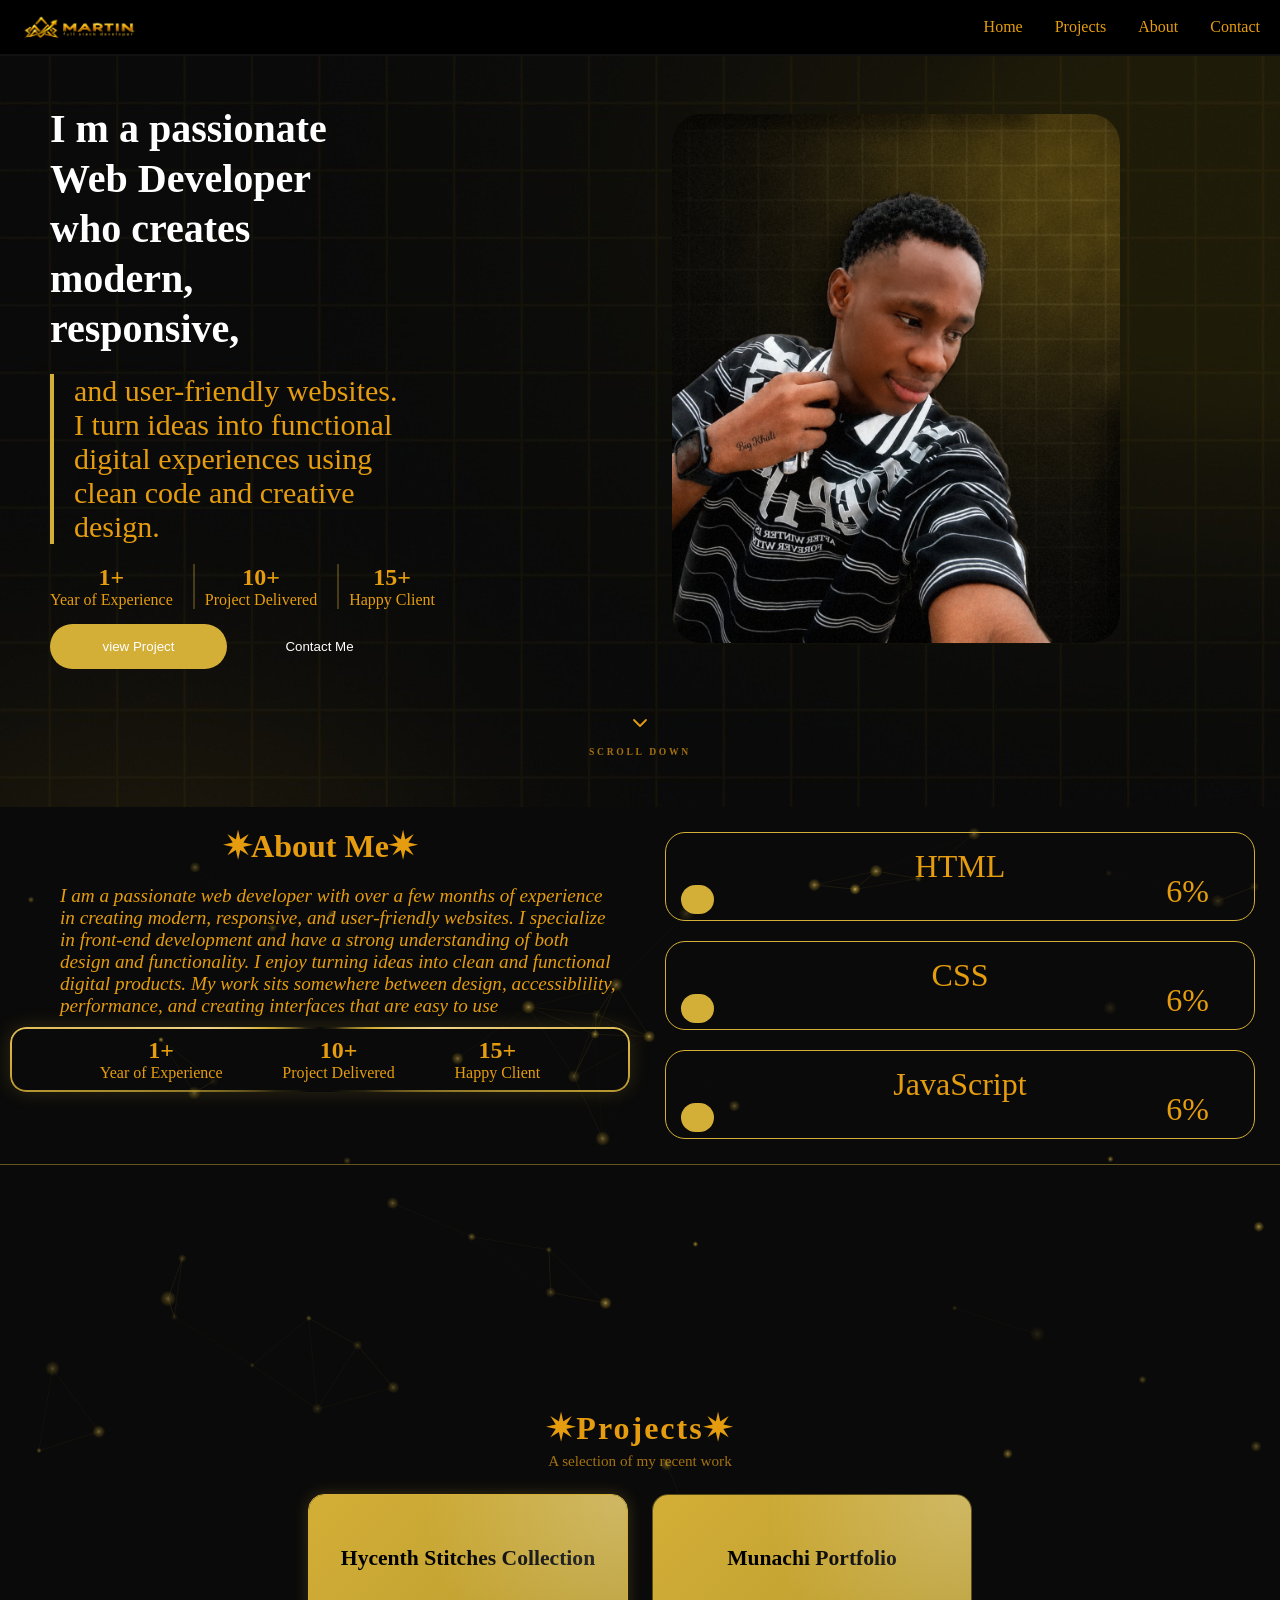
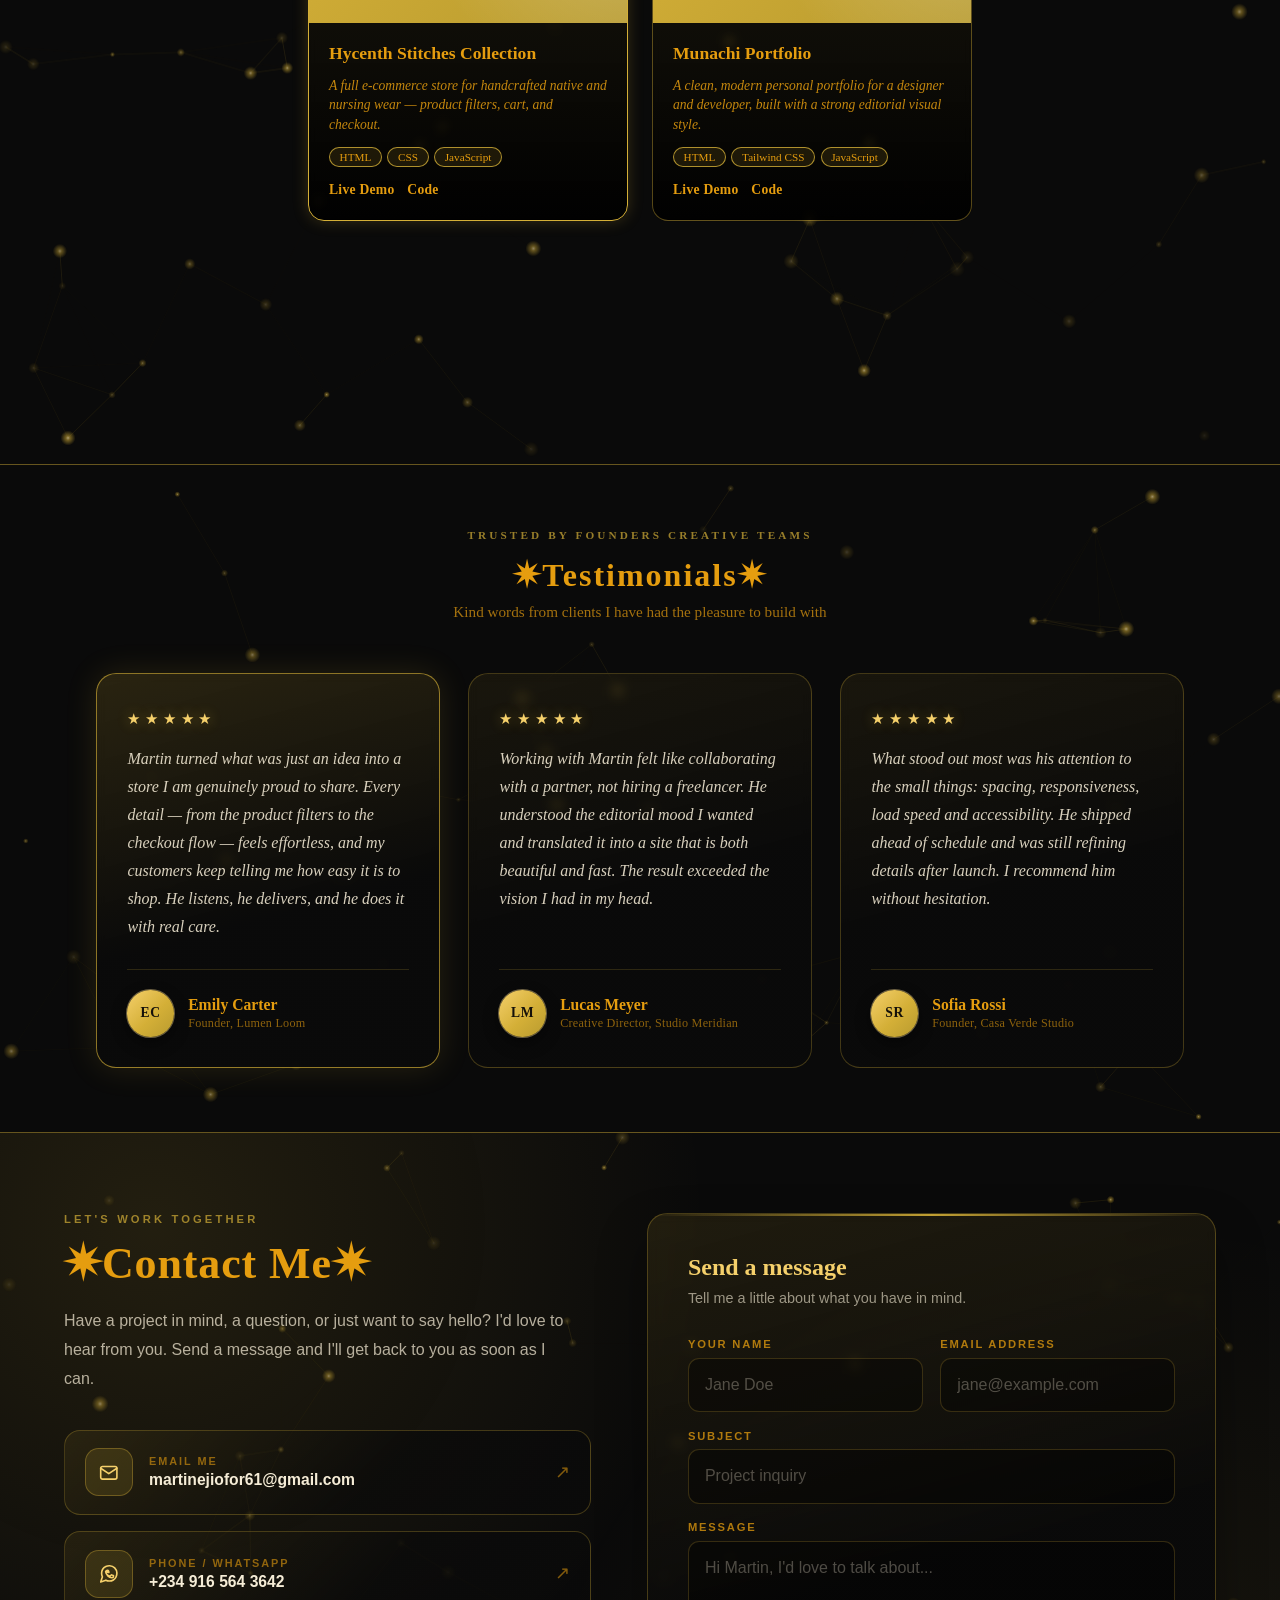
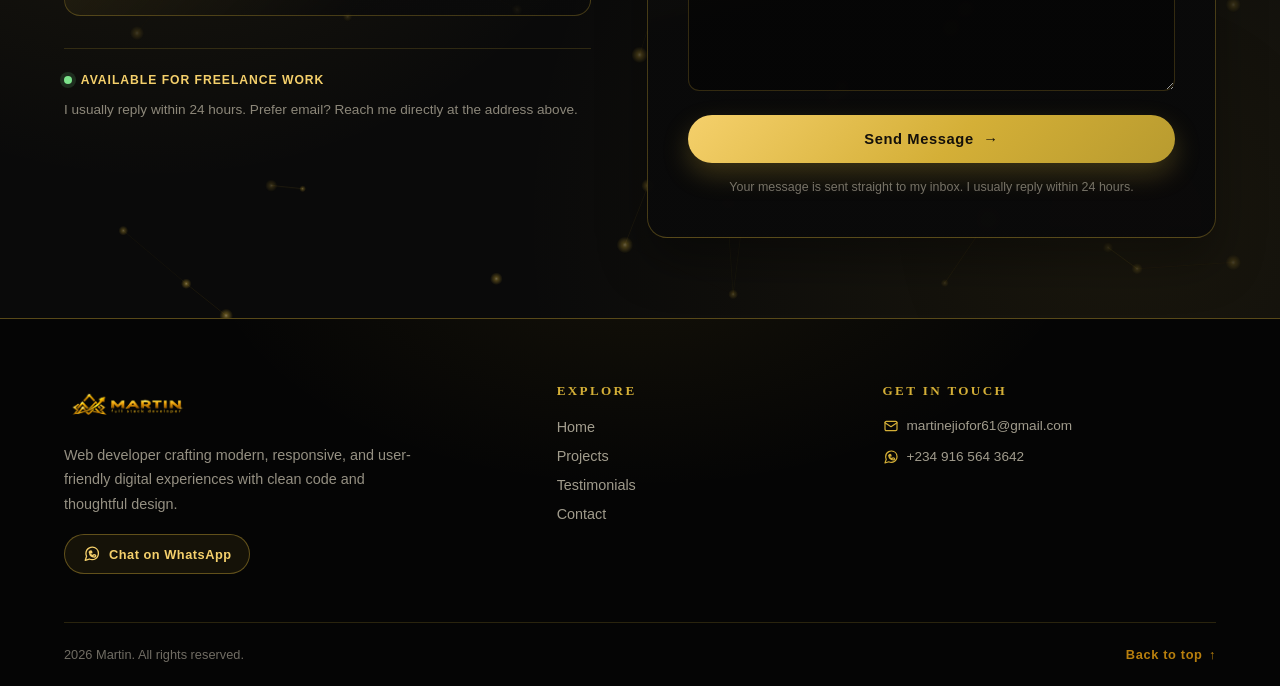
==== index.html @ 8b59310a "first commit" ====
<!DOCTYPE html>
<html lang="en">

<head>
    <meta charset="UTF-8">
    <meta name="viewport" content="width=device-width, initial-scale=1.0">
    <title>My Portfolio</title>
    <link rel="stylesheet" href="style sheet.css">
</head>

<body>

    <header>
        <nav class="site-nav" aria-label="Main navigation">
            <a href="#Home" class="logo" aria-label="Martin - home">
                <img src="./martin logo svg.png" alt="Martin logo">
            </a>

            <button class="menu-toggle" id="menuToggle" type="button"
                    aria-label="Open navigation menu"
                    aria-expanded="false"
                    aria-controls="navMenu">
                <span></span>
                <span></span>
                <span></span>
            </button>

            <div class="nav-menu" id="navMenu">
                <a href="#Home">Home</a>
                <a href="#Projects">Projects</a>
                <a href="#About">About</a>
                <a href="#Contact">Contact</a>
            </div>
        </nav>
    </header>

    <main>



        

        <section id="Home" class="hero-text">

            <h1>
                I m a passionate Web Developer who creates modern, responsive,
            </h1>

            <p>
                and user-friendly websites. I turn ideas into functional digital
                experiences using clean code and creative design.
            </p>

            <img
                class="hero-image"
                src="./Photo_realistic_smooth.png"
                alt="my profile"
            >

            <!-- <span class="name"></span> -->

            <div class="months">

                <div class="project">
                    <h2>1+</h2>
                    <p>Year of Experience</p>
                </div>

                <div class="line">
                    <h2>10+</h2>
                    <p>Project Delivered</p>
                </div>

                <div class="line">
                    <h2>15+</h2>
                    <p>Happy Client</p>
                </div>

            </div>

            <div class="button">
                <button id="view">view Project</button>
                <button id="contact">Contact Me</button>
            </div>

            <a href="#About" class="scroll-cue" aria-label="Scroll down to the About Me section">
                <span class="scroll-cue-icon" aria-hidden="true">
                    <svg viewBox="0 0 24 24" fill="none" stroke="currentColor" stroke-width="1.8" stroke-linecap="round" stroke-linejoin="round">
                        <path d="m6 9 6 6 6-6"></path>
                    </svg>
                </span>
                <span class="scroll-cue-label">Scroll Down</span>
            </a>

        </section>


        <section id="About" class="about-section">

            <div class="about-me">

                <h3>✷About Me✷</h3>

                <p>
                    I am a passionate web developer with over a few months of
                    experience in creating modern, responsive, and user-friendly
                    websites. I specialize in front-end development and have a
                    strong understanding of both design and functionality. I
                    enjoy turning ideas into clean and functional digital
                    products. My work sits somewhere between design,
                    accessiblility, performance, and creating interfaces that
                    are easy to use
                </p>


                <div class="lap">

                    <div>
                        <h2>1+</h2>
                        <p>Year of Experience</p>
                    </div>

                    <div>
                        <h2>10+</h2>
                        <p>Project Delivered</p>
                    </div>

                    <div>
                        <h2>15+</h2>
                        <p>Happy Client</p>
                    </div>

                </div>

            </div>


            <div class="progress">

                <div class="html">
                    HTML

                    <div class="progress--fill"></div>

                    <span class="progress--text">0%</span>
                </div>


                <div class="css">
                    CSS

                    <div class="progress--fill"></div>

                    <span class="progress--text">0%</span>
                </div>


                <div class="javascript">
                    JavaScript
                    <div class="progress--fill"></div>

                    <span class="progress--text">0%</span>
                </div>

            </div>

        </section>

        <section id="Projects" class="projects-section">

            <h3>✷Projects✷</h3>
            <p class="projects-subtitle">A selection of my recent work</p>

            <div class="projects-grid">

                <article class="project-card featured">
                    <div class="project-thumb">Hycenth Stitches Collection</div>
                    <div class="project-content">
                        <h4>Hycenth Stitches Collection</h4>
                        <p>
                            A full e-commerce store for handcrafted native and
                            nursing wear — product filters, cart, and checkout.
                        </p>
                        <div class="tags">
                            <span>HTML</span>
                            <span>CSS</span>
                            <span>JavaScript</span>
                        </div>
                        <div class="project-links">
                            <a href="hycenth-collection/index.html" target="_blank" rel="noopener noreferrer">Live Demo</a>
                            <a href="">Code</a>
                        </div>
                    </div>
                </article>

                <!-- <article class="project-card">
                    <div class="project-thumb">Business Landing Page</div>
                    <div class="project-content">
                        <h4>Business Landing Page</h4>
                        <p>
                            A modern, responsive landing page built with clean HTML
                            and CSS, focused on layout and readability.
                        </p>
                        <div class="tags">
                            <span>HTML</span>
                            <span>CSS</span>
                        </div>
                        <div class="project-links">
                            <a href="">Live Demo</a>
                            <a href="">Code</a>
                        </div>
                    </div>
                </article> -->

                <article class="project-card">
                    <div class="project-thumb">Munachi Portfolio</div>
                    <div class="project-content">
                        <h4>Munachi Portfolio</h4>
                        <p>
                            A clean, modern personal portfolio for a designer and
                            developer, built with a strong editorial visual style.
                        </p>
                        <div class="tags">
                            <span>HTML</span>
                            <span>Tailwind CSS</span>
                            <span>JavaScript</span>
                        </div>
                        <div class="project-links">
                            <a href="munachi/index.html" target="_blank" rel="noopener noreferrer">Live Demo</a>
                            <a href="">Code</a>
                        </div>
                    </div>
                </article>

            </div>

        </section>


        <section id="Testimonials" class="testimonials-section">

            <p class="testimonials-eyebrow">Trusted by founders creative teams</p>
            <h3>✷Testimonials✷</h3>
            <p class="testimonials-subtitle">Kind words from clients I have had the pleasure to build with</p>

            <div class="testimonials-grid">

                <article class="testimonial-card featured">
                    <span class="testimonial-mark" aria-hidden="true"></span>
                    <div class="testimonial-stars" aria-label="Rated 5 out of 5">
                        <span>★</span><span>★</span><span>★</span><span>★</span><span>★</span>
                    </div>
                    <blockquote>
                        Martin turned what was just an idea into a store I am
                        genuinely proud to share. Every detail — from the product
                        filters to the checkout flow — feels effortless, and my
                        customers keep telling me how easy it is to shop. He
                        listens, he delivers, and he does it with real care.
                    </blockquote>
                    <footer class="testimonial-author">
                        <div class="testimonial-avatar" aria-hidden="true">EC</div>
                        <div>
                            <h4>Emily Carter</h4>
                            <p>Founder, Lumen Loom</p>
                        </div>
                    </footer>
                </article>

                <article class="testimonial-card">
                    <span class="testimonial-mark" aria-hidden="true"></span>
                    <div class="testimonial-stars" aria-label="Rated 5 out of 5">
                        <span>★</span><span>★</span><span>★</span><span>★</span><span>★</span>
                    </div>
                    <blockquote>
                        Working with Martin felt like collaborating with a
                        partner, not hiring a freelancer. He understood the
                        editorial mood I wanted and translated it into a site
                        that is both beautiful and fast. The result exceeded the
                        vision I had in my head.
                    </blockquote>
                    <footer class="testimonial-author">
                        <div class="testimonial-avatar" aria-hidden="true">LM</div>
                        <div>
                            <h4>Lucas Meyer</h4>
                            <p>Creative Director, Studio Meridian</p>
                        </div>
                    </footer>
                </article>

                <article class="testimonial-card">
                    <span class="testimonial-mark" aria-hidden="true"></span>
                    <div class="testimonial-stars" aria-label="Rated 5 out of 5">
                        <span>★</span><span>★</span><span>★</span><span>★</span><span>★</span>
                    </div>
                    <blockquote>
                        What stood out most was his attention to the small
                        things: spacing, responsiveness, load speed and
                        accessibility. He shipped ahead of schedule and was
                        still refining details after launch. I recommend him
                        without hesitation.
                    </blockquote>
                    <footer class="testimonial-author">
                        <div class="testimonial-avatar" aria-hidden="true">SR</div>
                        <div>
                            <h4>Sofia Rossi</h4>
                            <p>Founder, Casa Verde Studio</p>
                        </div>
                    </footer>
                </article>

            </div>

        </section>

        <section id="Contact" class="contact-section">

            <div class="contact-container">

                <div class="contact-intro">

                    <p class="contact-eyebrow">Let's work together</p>
                    <h3>✷Contact Me✷</h3>
                    <p class="contact-lead">
                        Have a project in mind, a question, or just want to say
                        hello? I'd love to hear from you. Send a message and I'll
                        get back to you as soon as I can.
                    </p>

                    <div class="contact-cards">

                        <a class="contact-card" href="mailto:martinejiofor61@gmail.com">
                            <span class="contact-icon" aria-hidden="true">
                                <svg viewBox="0 0 24 24" fill="none" stroke="currentColor" stroke-width="1.8" stroke-linecap="round" stroke-linejoin="round">
                                    <rect x="3" y="5" width="18" height="14" rx="2"></rect>
                                    <path d="m3 7 9 6 9-6"></path>
                                </svg>
                            </span>
                            <span class="contact-card-text">
                                <span class="contact-card-label">Email me</span>
                                <span class="contact-card-value">martinejiofor61@gmail.com</span>
                            </span>
                            <span class="contact-card-arrow" aria-hidden="true">↗</span>
                        </a>

                        <a class="contact-card contact-card-wa"
                           href="https://wa.me/2349165643642"
                           target="_blank"
                           rel="noopener noreferrer"
                           aria-label="Chat with Martin on WhatsApp at +234 916 564 3642">
                            <span class="contact-icon" aria-hidden="true">
                                <svg viewBox="0 0 24 24" fill="none" stroke="currentColor" stroke-width="1.8" stroke-linecap="round" stroke-linejoin="round">
                                    <path d="M21 11.5a8.38 8.38 0 0 1-.9 3.8 8.5 8.5 0 0 1-7.6 4.7 8.38 8.38 0 0 1-3.8-.9L3 21l1.9-5.7a8.38 8.38 0 0 1-.9-3.8 8.5 8.5 0 0 1 4.7-7.6 8.38 8.38 0 0 1 3.8-.9h.5a8.48 8.48 0 0 1 8 8v.5z"></path>
                                    <path d="M8.5 9.5c.4 2.4 2.6 4.6 5 5l1.2-1.2c.2-.2.5-.2.7-.1l1.5.7c.2.1.4.4.4.6 0 1-.8 1.9-1.8 1.9-3.6-.2-6.4-3-6.6-6.6 0-1 .9-1.8 1.9-1.8.2 0 .5.2.6.4l.7 1.5c.1.2.1.5-.1.7L8.5 9.5z"></path>
                                </svg>
                            </span>
                            <span class="contact-card-text">
                                <span class="contact-card-label">Phone / WhatsApp</span>
                                <span class="contact-card-value">+234 916 564 3642</span>
                            </span>
                            <span class="contact-card-arrow" aria-hidden="true">↗</span>
                        </a>

                    </div>

                    <div class="contact-meta">
                        <span class="contact-status">
                            <span class="status-dot" aria-hidden="true"></span>
                            Available for freelance work
                        </span>
                        <p>I usually reply within 24 hours. Prefer email? Reach me directly at the address above.</p>
                    </div>

                </div>

                <form class="contact-form"
                      id="contactForm"
                      action="https://formsubmit.co/martinejiofor61@gmail.com"
                      method="POST"
                      accept-charset="utf-8">

                    <div class="form-heading">
                        <h4>Send a message</h4>
                        <p>Tell me a little about what you have in mind.</p>
                    </div>

                    <input type="hidden" name="_subject" value="New message from Martin's portfolio">
                    <input type="hidden" name="_template" value="table">
                    <input type="hidden" name="_captcha" value="false">

                    <div class="form-grid">

                        <div class="form-field">
                            <label for="contact-name">Your name</label>
                            <input id="contact-name" name="name" type="text" placeholder="Jane Doe" autocomplete="name" required>
                        </div>

                        <div class="form-field">
                            <label for="contact-email">Email address</label>
                            <input id="contact-email" name="email" type="email" placeholder="jane@example.com" autocomplete="email" required>
                        </div>

                        <div class="form-field span-2">
                            <label for="contact-subject">Subject</label>
                            <input id="contact-subject" name="subject" type="text" placeholder="Project inquiry">
                        </div>

                        <div class="form-field span-2">
                            <label for="contact-message">Message</label>
                            <textarea id="contact-message" name="message" rows="5" placeholder="Hi Martin, I'd love to talk about..." required></textarea>
                        </div>

                    </div>

                    <button type="submit" class="contact-submit">
                        Send Message
                        <span aria-hidden="true">→</span>
                    </button>

                    <p class="form-note" id="formNote" role="status" aria-live="polite">
                        Your message is sent straight to my inbox. I usually reply within 24 hours.
                    </p>

                </form>

            </div>

        </section>

    </main>

    <footer class="site-footer">

        <div class="footer-container">

            <div class="footer-brand">
                <a href="#Home" class="footer-logo" aria-label="Martin — back to home">
                    <img src="./martin logo svg.png" alt="Martin logo" width="217" height="72" loading="lazy">
                </a>
                <p class="footer-tagline">
                    Web developer crafting modern, responsive, and user-friendly
                    digital experiences with clean code and thoughtful design.
                </p>
                <a class="footer-wa"
                   href="https://wa.me/2349165643642"
                   target="_blank"
                   rel="noopener noreferrer">
                    <svg viewBox="0 0 24 24" fill="none" stroke="currentColor" stroke-width="1.8" stroke-linecap="round" stroke-linejoin="round" aria-hidden="true">
                        <path d="M21 11.5a8.38 8.38 0 0 1-.9 3.8 8.5 8.5 0 0 1-7.6 4.7 8.38 8.38 0 0 1-3.8-.9L3 21l1.9-5.7a8.38 8.38 0 0 1-.9-3.8 8.5 8.5 0 0 1 4.7-7.6 8.38 8.38 0 0 1 3.8-.9h.5a8.48 8.48 0 0 1 8 8v.5z"></path>
                        <path d="M8.5 9.5c.4 2.4 2.6 4.6 5 5l1.2-1.2c.2-.2.5-.2.7-.1l1.5.7c.2.1.4.4.4.6 0 1-.8 1.9-1.8 1.9-3.6-.2-6.4-3-6.6-6.6 0-1 .9-1.8 1.9-1.8.2 0 .5.2.6.4l.7 1.5c.1.2.1.5-.1.7L8.5 9.5z"></path>
                    </svg>
                    <span>Chat on WhatsApp</span>
                </a>
            </div>

            <nav class="footer-col" aria-label="Footer navigation">
                <h4>Explore</h4>
                <ul>
                    <li><a href="#Home">Home</a></li>
                    <li><a href="#Projects">Projects</a></li>
                    <li><a href="#Testimonials">Testimonials</a></li>
                    <li><a href="#Contact">Contact</a></li>
                </ul>
            </nav>

            <div class="footer-col">
                <h4>Get in touch</h4>
                <ul class="footer-contact">
                    <li>
                        <a href="mailto:martinejiofor61@gmail.com">
                            <svg viewBox="0 0 24 24" fill="none" stroke="currentColor" stroke-width="1.8" stroke-linecap="round" stroke-linejoin="round" aria-hidden="true">
                                <rect x="3" y="5" width="18" height="14" rx="2"></rect>
                                <path d="m3 7 9 6 9-6"></path>
                            </svg>
                            martinejiofor61@gmail.com
                        </a>
                    </li>
                    <li>
                        <a href="https://wa.me/2349165643642" target="_blank" rel="noopener noreferrer">
                            <svg viewBox="0 0 24 24" fill="none" stroke="currentColor" stroke-width="1.8" stroke-linecap="round" stroke-linejoin="round" aria-hidden="true">
                                <path d="M21 11.5a8.38 8.38 0 0 1-.9 3.8 8.5 8.5 0 0 1-7.6 4.7 8.38 8.38 0 0 1-3.8-.9L3 21l1.9-5.7a8.38 8.38 0 0 1-.9-3.8 8.5 8.5 0 0 1 4.7-7.6 8.38 8.38 0 0 1 3.8-.9h.5a8.48 8.48 0 0 1 8 8v.5z"></path>
                                <path d="M8.5 9.5c.4 2.4 2.6 4.6 5 5l1.2-1.2c.2-.2.5-.2.7-.1l1.5.7c.2.1.4.4.4.6 0 1-.8 1.9-1.8 1.9-3.6-.2-6.4-3-6.6-6.6 0-1 .9-1.8 1.9-1.8.2 0 .5.2.6.4l.7 1.5c.1.2.1.5-.1.7L8.5 9.5z"></path>
                            </svg>
                            +234 916 564 3642
                        </a>
                    </li>
                </ul>
            </div>

        </div>

        <div class="footer-bottom">
            <p><span id="year">2026</span> Martin. All rights reserved.</p>
            <a href="#Home" class="back-to-top">Back to top <span aria-hidden="true">↑</span></a>
        </div>

    </footer>


    <script>

      const skills = [
  { selector: ".html", target: 80 },
  { selector: ".css", target: 75 },
  { selector: ".javascript", target: 70 },
];

const timers = [];

function animate(skill, index) {
  const el = document.querySelector(skill.selector);
  const fill = el.querySelector(".progress--fill");
  const text = el.querySelector(".progress--text");
  let value = 0;

  clearInterval(timers[index]);
  fill.style.width = "0%";
  text.textContent = "0%";

  timers[index] = setInterval(() => {
    value++;
    fill.style.width = value + "%";
    text.textContent = value + "%";
    if (value >= skill.target) clearInterval(timers[index]);
  }, 30);
}

function reset(skill, index) {
  clearInterval(timers[index]);
  const el = document.querySelector(skill.selector);
  el.querySelector(".progress--fill").style.width = "0%";
  el.querySelector(".progress--text").textContent = "0%";
}

const observer = new IntersectionObserver((entries) => {
  skills.forEach((skill, i) =>
    entries[0].isIntersecting ? animate(skill, i) : reset(skill, i)
  );
});

observer.observe(document.querySelector(".progress"));

    </script>

    <script>
      (function () {
        const sections = document.querySelectorAll(
          ".about-section, .projects-section, .testimonials-section, .contact-section"
        );
        const reduceMotion = window.matchMedia(
          "(prefers-reduced-motion: reduce)"
        ).matches;

        if (!sections.length || reduceMotion) return;

        const GOLD = "212, 175, 55";
        const LINK_DISTANCE = 130;
        const dpr = Math.min(window.devicePixelRatio || 1, 2);

        const sprite = (function () {
          const size = 64;
          const canvas = document.createElement("canvas");
          canvas.width = canvas.height = size;
          const ctx = canvas.getContext("2d");
          const gradient = ctx.createRadialGradient(
            size / 2,
            size / 2,
            0,
            size / 2,
            size / 2,
            size / 2
          );
          gradient.addColorStop(0, "rgba(255, 231, 170, 1)");
          gradient.addColorStop(0.3, "rgba(" + GOLD + ", 0.75)");
          gradient.addColorStop(1, "rgba(" + GOLD + ", 0)");
          ctx.fillStyle = gradient;
          ctx.fillRect(0, 0, size, size);
          return canvas;
        })();

        const scenes = [];

        function makeParticle(width, height) {
          return {
            x: Math.random() * width,
            y: Math.random() * height,
            vx: (Math.random() - 0.5) * 0.22,
            vy: (Math.random() - 0.5) * 0.22,
            size: 5 + Math.random() * 12,
            alpha: 0.25 + Math.random() * 0.5,
            phase: Math.random() * Math.PI * 2,
            speed: 0.4 + Math.random() * 0.8,
          };
        }

        function resize(scene) {
          const rect = scene.section.getBoundingClientRect();
          const width = Math.max(1, Math.round(rect.width));
          const height = Math.max(1, Math.round(rect.height));

          scene.width = width;
          scene.height = height;
          scene.canvas.width = Math.round(width * dpr);
          scene.canvas.height = Math.round(height * dpr);
          scene.ctx.setTransform(dpr, 0, 0, dpr, 0, 0);

          const count = Math.min(
            85,
            Math.max(26, Math.round((width * height) / 16000))
          );

          scene.particles = Array.from({ length: count }, function () {
            return makeParticle(width, height);
          });
        }

        sections.forEach(function (section) {
          const canvas = document.createElement("canvas");
          canvas.className = "section-bg";
          canvas.setAttribute("aria-hidden", "true");
          section.appendChild(canvas);

          const scene = {
            section: section,
            canvas: canvas,
            ctx: canvas.getContext("2d"),
            particles: [],
            width: 1,
            height: 1,
            visible: true,
          };

          scenes.push(scene);
          resize(scene);
        });

        if ("ResizeObserver" in window) {
          const resizeObserver = new ResizeObserver(function (entries) {
            entries.forEach(function (entry) {
              const scene = scenes.find(function (item) {
                return item.section === entry.target;
              });
              if (scene) resize(scene);
            });
          });

          scenes.forEach(function (scene) {
            resizeObserver.observe(scene.section);
          });
        }

        if ("IntersectionObserver" in window) {
          const visibilityObserver = new IntersectionObserver(
            function (entries) {
              entries.forEach(function (entry) {
                const scene = scenes.find(function (item) {
                  return item.section === entry.target;
                });
                if (scene) scene.visible = entry.isIntersecting;
              });
            },
            { rootMargin: "200px" }
          );

          scenes.forEach(function (scene) {
            visibilityObserver.observe(scene.section);
          });
        }

        let last = performance.now();

        function draw(now) {
          const delta = Math.min(64, now - last) / 16.667;
          last = now;
          const time = now / 1000;

          scenes.forEach(function (scene) {
            if (!scene.visible) return;

            const ctx = scene.ctx;
            const width = scene.width;
            const height = scene.height;
            const particles = scene.particles;

            ctx.clearRect(0, 0, width, height);

            for (let i = 0; i < particles.length; i++) {
              const particle = particles[i];
              particle.x += particle.vx * delta;
              particle.y += particle.vy * delta;

              if (particle.x < -30) particle.x = width + 30;
              if (particle.x > width + 30) particle.x = -30;
              if (particle.y < -30) particle.y = height + 30;
              if (particle.y > height + 30) particle.y = -30;
            }

            ctx.lineWidth = 1;

            for (let i = 0; i < particles.length; i++) {
              const a = particles[i];

              for (let j = i + 1; j < particles.length; j++) {
                const b = particles[j];
                const dx = a.x - b.x;
                const dy = a.y - b.y;
                const distanceSq = dx * dx + dy * dy;

                if (distanceSq < LINK_DISTANCE * LINK_DISTANCE) {
                  const distance = Math.sqrt(distanceSq);
                  const alpha = (1 - distance / LINK_DISTANCE) * 0.14;
                  ctx.strokeStyle = "rgba(" + GOLD + ", " + alpha + ")";
                  ctx.beginPath();
                  ctx.moveTo(a.x, a.y);
                  ctx.lineTo(b.x, b.y);
                  ctx.stroke();
                }
              }
            }

            for (let i = 0; i < particles.length; i++) {
              const particle = particles[i];
              const twinkle =
                0.65 + Math.sin(time * particle.speed + particle.phase) * 0.35;
              ctx.globalAlpha = particle.alpha * twinkle;
              ctx.drawImage(
                sprite,
                particle.x - particle.size / 2,
                particle.y - particle.size / 2,
                particle.size,
                particle.size
              );
            }

            ctx.globalAlpha = 1;
          });

          requestAnimationFrame(draw);
        }

        requestAnimationFrame(draw);

        document.addEventListener("visibilitychange", function () {
          if (!document.hidden) last = performance.now();
        });
      })();
    </script>

    <script>
      (function () {
        const cards = document.querySelectorAll(".testimonial-card");
        if (!cards.length) return;

        const reduceMotion = window.matchMedia(
          "(prefers-reduced-motion: reduce)"
        ).matches;

        if (reduceMotion || !("IntersectionObserver" in window)) {
          cards.forEach(function (card) {
            card.classList.add("in-view");
          });
          return;
        }

        const revealObserver = new IntersectionObserver(
          function (entries, observer) {
            entries.forEach(function (entry) {
              if (entry.isIntersecting) {
                entry.target.classList.add("in-view");
                observer.unobserve(entry.target);
              }
            });
          },
          { threshold: 0.2 }
        );

        cards.forEach(function (card) {
          revealObserver.observe(card);
        });
      })();
    </script>

    <script>
      (function () {
        const reduceMotion = window.matchMedia(
          "(prefers-reduced-motion: reduce)"
        ).matches;

        const contactSection = document.querySelector(".contact-section");

        if (contactSection) {
          if (reduceMotion || !("IntersectionObserver" in window)) {
            contactSection.classList.add("in-view");
          } else {
            const revealObserver = new IntersectionObserver(
              function (entries, observer) {
                entries.forEach(function (entry) {
                  if (entry.isIntersecting) {
                    entry.target.classList.add("in-view");
                    observer.unobserve(entry.target);
                  }
                });
              },
              { threshold: 0.15 }
            );

            revealObserver.observe(contactSection);
          }
        }

        const form = document.getElementById("contactForm");
        const note = document.getElementById("formNote");

        if (form) {
          const submitButton = form.querySelector(".contact-submit");
          const submitMarkup = submitButton ? submitButton.innerHTML : "";

          form.addEventListener("submit", async function (event) {
            event.preventDefault();

            if (!form.checkValidity()) {
              form.reportValidity();
              return;
            }

            const name = document.getElementById("contact-name").value.trim();
            const email = document.getElementById("contact-email").value.trim();
            const subjectField = document.getElementById("contact-subject");
            const subject = subjectField ? subjectField.value.trim() : "";
            const message = document
              .getElementById("contact-message")
              .value.trim();

            if (submitButton) {
              submitButton.disabled = true;
              submitButton.classList.add("is-sending");
              submitButton.innerHTML =
                'Sending <span aria-hidden="true">…</span>';
            }

            if (note) {
              note.textContent = "Sending your message…";
              note.classList.remove("is-active", "is-error");
            }

            const controller = new AbortController();
            const timeout = setTimeout(function () {
              controller.abort();
            }, 15000);

            try {
              const response = await fetch(
                "https://formsubmit.co/ajax/martinejiofor61@gmail.com",
                {
                  method: "POST",
                  headers: {
                    "Content-Type": "application/json",
                    Accept: "application/json",
                  },
                  body: JSON.stringify({
                    name: name,
                    email: email,
                    subject: subject,
                    message: message,
                    _subject:
                      subject || "New message from Martin's portfolio",
                    _template: "table",
                    _url: location.href,
                  }),
                  signal: controller.signal,
                }
              );

              const data = await response.json().catch(function () {
                return {};
              });

              if (String(data.success) !== "true") {
                throw new Error(data.message || "send failed");
              }

              form.reset();

              if (note) {
                note.textContent =
                  "Thank you! Your message has been sent. I'll get back to you soon.";
                note.classList.add("is-active");
              }
            } catch (error) {
              const mailSubject = encodeURIComponent(
                subject || "Website enquiry from " + name
              );
              const mailBody = encodeURIComponent(
                "Name: " + name + "\nEmail: " + email + "\n\n" + message
              );
              window.location.href =
                "mailto:martinejiofor61@gmail.com?subject=" +
                mailSubject +
                "&body=" +
                mailBody;

              if (note) {
                note.innerHTML =
                  'Opening your email app instead. If nothing opens, email <a href="mailto:martinejiofor61@gmail.com">martinejiofor61@gmail.com</a> directly.';
                note.classList.add("is-error");
              }
            } finally {
              clearTimeout(timeout);

              if (submitButton) {
                submitButton.disabled = false;
                submitButton.classList.remove("is-sending");
                submitButton.innerHTML = submitMarkup;
              }
            }
          });
        }

        const year = document.getElementById("year");
        if (year) year.textContent = new Date().getFullYear();

        const projectsSection = document.querySelector(".projects-section");
        const viewButton = document.getElementById("view");
        if (viewButton && projectsSection) {
          viewButton.addEventListener("click", function () {
            projectsSection.scrollIntoView({
              behavior: reduceMotion ? "auto" : "smooth",
              block: "start",
            });
          });
        }

        const contactButton = document.getElementById("contact");
        if (contactButton && contactSection) {
          contactButton.addEventListener("click", function () {
            contactSection.scrollIntoView({
              behavior: reduceMotion ? "auto" : "smooth",
              block: "start",
            });
          });
        }

        const menuToggle = document.getElementById("menuToggle");
        const navMenu = document.getElementById("navMenu");

        if (menuToggle && navMenu) {
          const closeMenu = function () {
            navMenu.classList.remove("is-open");
            menuToggle.classList.remove("is-open");
            menuToggle.setAttribute("aria-expanded", "false");
            menuToggle.setAttribute("aria-label", "Open navigation menu");
          };

          menuToggle.addEventListener("click", function () {
            const isOpen = navMenu.classList.toggle("is-open");
            menuToggle.classList.toggle("is-open", isOpen);
            menuToggle.setAttribute("aria-expanded", String(isOpen));
            menuToggle.setAttribute(
              "aria-label",
              isOpen ? "Close navigation menu" : "Open navigation menu"
            );
          });

          navMenu.querySelectorAll("a").forEach(function (link) {
            link.addEventListener("click", closeMenu);
          });

          document.addEventListener("keydown", function (event) {
            if (event.key === "Escape") closeMenu();
          });

          document.addEventListener("click", function (event) {
            if (
              navMenu.classList.contains("is-open") &&
              !navMenu.contains(event.target) &&
              !menuToggle.contains(event.target)
            ) {
              closeMenu();
            }
          });

          window.addEventListener("resize", function () {
            if (window.innerWidth > 768) closeMenu();
          });
        }

        const siteHeader = document.querySelector("header");
        const setHeaderOffset = function () {
          if (!siteHeader) return;
          document.documentElement.style.setProperty(
            "--header-height",
            siteHeader.getBoundingClientRect().height + "px"
          );
        };
        setHeaderOffset();
        window.addEventListener("load", setHeaderOffset);
        window.addEventListener("resize", setHeaderOffset);
      })();
    </script>

</body>

</html>
---- style sheet.css ----
* {
    padding: 0;
    margin: 0;
    box-sizing: border-box;
}

html {
    scroll-behavior: smooth;
}

@media (prefers-reduced-motion: reduce) {
    html {
        scroll-behavior: auto;
    }
}

header {
    position: fixed;
    top: 0;
    left: 0;
    z-index: 1000;
    background: #111;
}

.site-nav {
    display: flex;
    list-style-type: none;
    justify-content: right;
    gap: 1.875rem;
    background-color: black;
    padding: 0 1.25rem;
    font-size: larger;
    align-items: center;
}

nav > a > li {
    color: rgb(229, 157, 15);
    padding: 0.5rem 0.75rem;
    transition: 0.5s ease;
}

a > li:hover {
    text-decoration: underline;
    box-shadow: 0 0.25rem 0.75rem rgba(255, 193, 7, 0.4);
    transform: translateY(-2px);
    border-radius: 0.625rem;
}

a {
    text-decoration: none;
}

.logo > img {
    width: 30%;
}

br {
    color: yellow;
}

#Home {
    position: relative;
    background-image: url(./WhatsApp\ Image\ 2026-11-24\ at\ 12.18.55\ PM.jpeg);
    padding: 3.125rem;
    margin-top: 3.125rem;
    gap: 3.75rem;
}

.hero-text {
    animation: fromLeft 1s ease-out;
}

.hero-image {
    animation: fromRight 1s ease-out;
}

#Home > img {
    width: 35%;
    border-radius: 1.875rem;
    position: absolute;
    top: 3.75rem;
    right: 10rem;
    transition: 0.4s ease;
}

#Home > img:hover {
    transform: translateY(-8px);
    box-shadow: 0 0.625rem 1.5625rem rgba(255, 193, 7, 0.3);
}

#Home > h1 {
    color: white;
    width: 25%;
    margin-bottom: 1.25rem;
    font-weight: bolder;
    font-size: 2.5rem;
    line-height: 3.125rem;
}

#Home > p {
    color: rgb(229, 157, 15);
    width: 30%;
    font-size: 1.875rem;
    border-left: 0.25rem solid #d4af37;
    padding-left: 1.25rem;
}

.name {
    position: absolute;
    border: 0.0625rem solid #d4af37;
    border-radius: 1.25rem;
    pointer-events: none;
}

.months {
    color: rgb(229, 157, 15);
    display: flex;
    gap: 1.25rem;
    text-align: center;
    margin-top: 1.25rem;
}

.line {
    border-left: 0.125rem solid rgba(212, 175, 55, 0.3);
    height: 7%;
    align-items: center;
    padding-left: 0.625rem;
}

.project > h2 {
    font-weight: bolder;
}

.line > p {
    font-weight: none;
}

.button {
    margin-top: 0.9375rem;
}

#view {
    color: white;
    border: #111;
    width: 15%;
    padding: 0.9375rem;
    border-radius: 1.875rem;
    background: linear-gradient(
        to left,
        #d4af37 50%,
        transparent 50%
    );
    background-size: 200% 100%;
    background-position: 100% 0;
    transition: background-position 0.4s ease;
}

#view:hover {
    background-position: left;
}

#contact {
    border: #111;
    color: white;
    width: 15%;
    padding: 0.9375rem;
    border-radius: 1.875rem;
    background: linear-gradient(
        to right,
        #d4af37 50%,
        transparent 50%
    );
    background-size: 200% 100%;
    background-position: 100% 0;
    transition: background-position 0.4s ease;
}

#contact:hover {
    background-position: 0 0;
}

.scroll-cue {
    display: flex;
    flex-direction: column;
    align-items: center;
    gap: 0.55rem;
    width: max-content;
    margin: 2.5rem auto 0;
    color: rgb(229, 157, 15);
    text-decoration: none;
}

.scroll-cue-icon {
    display: grid;
    place-items: center;
    width: 1.8rem;
    height: 1.8rem;
    color: rgb(229, 157, 15);
    animation: scrollBounce 1.8s cubic-bezier(0.45, 0, 0.55, 1) infinite;
    transition: color 0.3s ease;
}

.scroll-cue-icon svg {
    width: 1.5rem;
    height: 1.5rem;
}

.scroll-cue-label {
    font-size: 0.6rem;
    font-weight: 600;
    letter-spacing: 0.28em;
    text-transform: uppercase;
    color: rgba(229, 157, 15, 0.7);
    transition: color 0.3s ease;
}

.scroll-cue:hover .scroll-cue-icon,
.scroll-cue:focus-visible .scroll-cue-icon {
    color: #f5d06b;
    animation-play-state: paused;
}

.scroll-cue:hover .scroll-cue-label,
.scroll-cue:focus-visible .scroll-cue-label {
    color: #f5d06b;
}

.scroll-cue:focus-visible {
    outline: 2px solid #f5d06b;
    outline-offset: 4px;
    border-radius: 0.5rem;
}

@keyframes scrollBounce {
    0%,
    100% {
        transform: translateY(0);
    }
    50% {
        transform: translateY(0.6rem);
    }
}

@media (prefers-reduced-motion: reduce) {
    .scroll-cue-icon {
        animation: none;
    }
}

.about-section {
    display: grid;
    grid-template-columns: repeat(2, 1fr);
    background-color: #0a0a0a;
    color: rgb(229, 157, 15);
}

.about-me {
    padding: 1.25rem;
}

.about-me > h3 {
    text-align: center;
    margin-bottom: 1.25rem;
    font-size: xx-large;
}

.about-me > p {
    font-style: italic;
    font-size: larger;
    padding-left: 2.5rem;
    margin-bottom: 1.25rem;
}

.lap {
    display: flex;
    gap: 1.25rem;
    text-align: center;
    justify-content: space-evenly;
    padding: 0 2.5rem;
}

.progress {
    display: flex;
    flex-direction: column;
    padding: 1.5625rem;
    position: relative;
}

.html {
    position: relative;
    border: 1px solid #d4af37;
    text-align: center;
    font-size: xx-large;
    padding: 0.9375rem;
    border-radius: 1.25rem;
    margin-bottom: 1.25rem;
}

.progress--fill {
    width: 0%;
    height: 50%;
    background-color: #d4af37;
    margin-bottom: 20px;
    border-radius: 20px;
    transition: all 0.5s;
}

.progress--text {
    position: absolute;
    top: 40px;
    right: 45px;
}

.css {
    position: relative;
    border: 1px solid #d4af37;
    text-align: center;
    font-size: xx-large;
    padding: 0.9375rem;
    border-radius: 1.25rem;
    margin-bottom: 1.25rem;
}

.javascript {
    position: relative;
    border: 1px solid #d4af37;
    text-align: center;
    font-size: xx-large;
    padding: 0.9375rem;
    border-radius: 1.25rem;
}


.projects-section {
    background: #0a0a0a;
    border-top: 1px solid rgba(212, 175, 55, 0.45);
    color: rgb(229, 157, 15);
    padding: 2.5rem 1rem;
    min-height: 100vh;
    display: flex;
    flex-direction: column;
    align-items: center;
    justify-content: center;
}

.projects-section > h3 {
    text-align: center;
    margin-bottom: 0.3rem;
    font-size: 2rem;
    letter-spacing: 0.125rem;
}

.projects-subtitle {
    text-align: center;
    color: rgba(229, 157, 15, 0.7);
    margin-bottom: 1.5rem;
    font-size: 0.95rem;
}

.projects-grid {
    display: flex;
    flex-wrap: wrap;
    gap: 1.5rem;
    justify-content: center;
    align-items: stretch;
    width: 100%;
}

.project-card {
    border: 1px solid rgba(212, 175, 55, 0.4);
    border-radius: 1rem;
    overflow: hidden;
    background: linear-gradient(180deg, rgba(212, 175, 55, 0.08) 0%, rgba(0, 0, 0, 0.9) 100%);
    transition: 0.4s ease;
    display: flex;
    flex-direction: column;
    backdrop-filter: blur(4px);
    flex: 0 1 20rem;
    max-width: 20rem;
    width: 100%;
    margin: 0;
}

.project-card:hover {
    transform: translateY(-4px);
    box-shadow: 0 0.5rem 1rem rgba(255, 193, 7, 0.2);
    border-color: #d4af37;
}

.project-card.featured {
    border-color: #d4af37;
    box-shadow: 0 0 1rem rgba(212, 175, 55, 0.22);
}

.project-thumb {
    display: flex;
    align-items: center;
    justify-content: center;
    height: 8rem;
    padding: 1rem;
    font-size: 1.35rem;
    font-weight: bolder;
    text-align: center;
    line-height: 1.25;
    color: black;
    background: linear-gradient(135deg, #d4af37 0%, #b89b2f 100%);
    position: relative;
    overflow: hidden;
}

.project-thumb::after {
    content: "";
    position: absolute;
    inset: 0;
    background: radial-gradient(circle at top right, rgba(255, 255, 255, 0.25), transparent 60%);
}

.project-content {
    padding: 1.25rem;
    display: flex;
    flex-direction: column;
    gap: 0.75rem;
    flex: 1;
}

.project-card > .project-content > h4 {
    font-size: 1.1rem;
    margin: 0;
}

.project-card > .project-content > p {
    font-style: italic;
    font-size: 0.85rem;
    margin: 0;
    line-height: 1.45;
    color: rgba(229, 157, 15, 0.85);
}

.tags {
    display: flex;
    flex-wrap: wrap;
    gap: 0.35rem;
    margin-top: auto;
}

.tags > span {
    font-size: 0.7rem;
    padding: 0.2rem 0.6rem;
    border: 1px solid rgba(212, 175, 55, 0.8);
    border-radius: 999px;
    background: rgba(212, 175, 55, 0.12);
}

.project-links {
    display: flex;
    gap: 0.8rem;
    padding-top: 0.2rem;
}

.project-links > a {
    color: rgb(229, 157, 15);
    font-weight: bold;
    font-size: 0.85rem;
    letter-spacing: 0.02em;
    border-bottom: 0.125rem solid transparent;
    transition: 0.3s ease;
    position: relative;
}

.project-links > a:hover {
    border-bottom-color: #d4af37;
}



/* =========================
   RESPONSIVE DESIGN
   ========================= */

@media (max-width: 768px) {

    .site-nav {
        gap: 0.5rem;
        padding: 0 0.625rem;
        font-size: medium;
    }

    .logo > img {
        width: 25%;
    }

    #Home {
        padding: 2rem 1.25rem;
        margin-top: 3.125rem;
    }

    #Home > img {
        width: 40%;
        right: 2rem;
        top: 3.75rem;
    }

    #Home > h1 {
        width: 45%;
        font-size: 2rem;
        line-height: 2.5rem;
    }

    #Home > p {
        width: 45%;
        font-size: 1.4rem;
    }

    #view,
    #contact {
        width: 25%;
    }

    .about-section {
        grid-template-columns: 1fr;
    }

    .progress {
        padding: 1.25rem;
    }

    .projects-section {
        padding: 2rem 1.25rem;
    }
}


@media (max-width: 480px) {

    .site-nav {
        gap: 0.2rem;
        font-size: small;
    }

    nav > a > li {
        padding: 0.4rem 0.3rem;
    }

    .logo > img {
        width: 20%;
    }

    #Home {
        padding: 1.5rem 1rem;
    }

    #Home > img {
        position: relative;
        width: 80%;
        right: auto;
        top: auto;
        display: block;
        margin: 1.5rem auto;
    }

    #Home > h1 {
        width: 100%;
        font-size: 2rem;
        line-height: 2.5rem;
    }

    #Home > p {
        width: 100%;
        font-size: 1.2rem;
    }

    .months {
        flex-wrap: wrap;
        justify-content: center;
    }

    .button {
        display: flex;
        gap: 0.5rem;
    }

    #view,
    #contact {
        width: 50%;
    }

    .about-me > p {
        padding-left: 0;
    }

    .lap {
        padding: 0;
        justify-content: center;
        flex-wrap: wrap;
    }

    .progress {
        padding: 1rem;
    }

    .html,
    .css,
    .javascript {
        font-size: x-large;
    }

    .projects-section {
        padding: 1.5rem 1rem;
    }

    .project-links {
        justify-content: space-between;
    }
}


.about-section,
.projects-section,
.testimonials-section {
    position: relative;
    isolation: isolate;
    overflow: hidden;
}

.section-bg {
    position: absolute;
    inset: 0;
    z-index: -1;
    display: block;
    width: 100%;
    height: 100%;
    pointer-events: none;
}

@media (prefers-reduced-motion: reduce) {
    .section-bg {
        display: none;
    }
}


.lap {
    position: relative;
    isolation: isolate;
}

@property --lap-angle {
    syntax: "<angle>";
    inherits: false;
    initial-value: 0deg;
}

.lap::before {
    content: "";
    position: absolute;
    inset: -0.625rem;
    z-index: -1;
    border-radius: 1rem;
    padding: 2px;
    background: conic-gradient(
        from var(--lap-angle),
        transparent 0deg,
        rgba(212, 175, 55, 0.15) 25deg,
        #d4af37 60deg,
        rgba(255, 224, 150, 0.95) 75deg,
        #d4af37 90deg,
        rgba(212, 175, 55, 0.15) 125deg,
        transparent 160deg,
        transparent 200deg,
        rgba(212, 175, 55, 0.15) 235deg,
        #d4af37 270deg,
        rgba(255, 224, 150, 0.95) 285deg,
        #d4af37 300deg,
        rgba(212, 175, 55, 0.15) 335deg,
        transparent 360deg
    );
    -webkit-mask: linear-gradient(#000 0 0) content-box, linear-gradient(#000 0 0);
    -webkit-mask-composite: xor;
    mask: linear-gradient(#000 0 0) content-box, linear-gradient(#000 0 0);
    mask-composite: exclude;
    animation: lapBorderSpin 7s linear infinite;
    pointer-events: none;
}

.lap::after {
    content: "";
    position: absolute;
    inset: -0.625rem;
    z-index: -2;
    border-radius: 1rem;
    box-shadow: 0 0 1.25rem rgba(212, 175, 55, 0.18);
    animation: lapGlowPulse 7s ease-in-out infinite;
    pointer-events: none;
}

@keyframes lapBorderSpin {
    to {
        --lap-angle: 360deg;
    }
}

@keyframes lapGlowPulse {
    0%,
    100% {
        opacity: 0.45;
    }
    50% {
        opacity: 0.9;
    }
}

@media (prefers-reduced-motion: reduce) {
    .lap::before,
    .lap::after {
        animation: none;
    }
}


/* =========================
   TESTIMONIALS
   ========================= */

.testimonials-section {
    background: #0a0a0a;
    border-top: 1px solid rgba(212, 175, 55, 0.45);
    color: rgb(229, 157, 15);
    padding: 4rem 1.5rem;
    display: flex;
    flex-direction: column;
    align-items: center;
    justify-content: center;
}

.testimonials-eyebrow {
    text-transform: uppercase;
    letter-spacing: 0.28em;
    font-size: 0.7rem;
    font-weight: 600;
    color: rgba(212, 175, 55, 0.7);
    margin-bottom: 0.9rem;
}

.testimonials-section > h3 {
    text-align: center;
    margin-bottom: 0.4rem;
    font-size: 2rem;
    letter-spacing: 0.125rem;
}

.testimonials-subtitle {
    text-align: center;
    color: rgba(229, 157, 15, 0.7);
    margin-bottom: 3rem;
    font-size: 0.95rem;
    max-width: 38rem;
    line-height: 1.6;
}

.testimonials-grid {
    display: grid;
    grid-template-columns: repeat(3, minmax(0, 1fr));
    gap: 1.75rem;
    width: 100%;
    max-width: 68rem;
}

.testimonial-card {
    position: relative;
    display: flex;
    flex-direction: column;
    padding: 2.25rem 1.9rem 1.9rem;
    border: 1px solid rgba(212, 175, 55, 0.28);
    border-radius: 1.25rem;
    background: linear-gradient(
        165deg,
        rgba(212, 175, 55, 0.08) 0%,
        rgba(10, 10, 10, 0.96) 55%
    );
    backdrop-filter: blur(6px);
    overflow: hidden;
    transition: transform 0.45s ease, box-shadow 0.45s ease,
        border-color 0.45s ease;
}

.testimonial-card::before {
    content: "";
    position: absolute;
    top: 0;
    left: 0;
    width: 100%;
    height: 2px;
    background: linear-gradient(
        90deg,
        transparent,
        rgba(212, 175, 55, 0.9),
        transparent
    );
    opacity: 0;
    transition: opacity 0.45s ease;
}

.testimonial-card:hover {
    transform: translateY(-8px);
    border-color: rgba(212, 175, 55, 0.75);
    box-shadow: 0 1.2rem 2.4rem rgba(0, 0, 0, 0.55),
        0 0 1.6rem rgba(212, 175, 55, 0.18);
}

.testimonial-card:hover::before {
    opacity: 1;
}

.testimonial-card.featured {
    border-color: rgba(212, 175, 55, 0.65);
    background: linear-gradient(
        165deg,
        rgba(212, 175, 55, 0.16) 0%,
        rgba(10, 10, 10, 0.97) 60%
    );
    box-shadow: 0 0 2rem rgba(212, 175, 55, 0.14);
}

.testimonial-mark {
    position: absolute;
    top: 0.4rem;
    right: 1.4rem;
    font-family: Georgia, "Times New Roman", serif;
    font-size: 6rem;
    line-height: 1;
    color: rgba(212, 175, 55, 0.16);
    pointer-events: none;
    user-select: none;
}

.testimonial-stars {
    display: flex;
    gap: 0.2rem;
    margin-bottom: 1.1rem;
    font-size: 0.95rem;
    letter-spacing: 0.1em;
    color: #f5d06b;
    text-shadow: 0 0 0.8rem rgba(212, 175, 55, 0.45);
}

.testimonial-card blockquote {
    position: relative;
    z-index: 1;
    font-size: 1rem;
    line-height: 1.75;
    font-style: italic;
    color: rgba(245, 236, 214, 0.88);
    margin-bottom: 1.75rem;
    flex: 1;
}

.testimonial-author {
    display: flex;
    align-items: center;
    gap: 0.9rem;
    padding-top: 1.25rem;
    border-top: 1px solid rgba(212, 175, 55, 0.18);
}

.testimonial-avatar {
    flex-shrink: 0;
    display: flex;
    align-items: center;
    justify-content: center;
    width: 2.9rem;
    height: 2.9rem;
    border-radius: 50%;
    font-size: 0.85rem;
    font-weight: 700;
    letter-spacing: 0.05em;
    color: #14100a;
    background: linear-gradient(135deg, #f5d06b 0%, #d4af37 55%, #b89b2f 100%);
    box-shadow: 0 0 0 1px rgba(255, 224, 150, 0.4),
        0 0.4rem 1rem rgba(0, 0, 0, 0.45);
}

.testimonial-author h4 {
    font-size: 0.98rem;
    font-weight: 700;
    color: rgb(229, 157, 15);
    margin-bottom: 0.15rem;
}

.testimonial-author p {
    font-size: 0.76rem;
    letter-spacing: 0.02em;
    color: rgba(229, 157, 15, 0.6);
}

.testimonial-card {
    opacity: 0;
    translate: 0 2rem;
}

.testimonial-card.in-view {
    opacity: 1;
    translate: 0 0;
    transition: opacity 0.7s ease, translate 0.7s ease,
        transform 0.45s ease, box-shadow 0.45s ease, border-color 0.45s ease;
}

.testimonial-card.in-view:nth-child(2) {
    transition-delay: 0.12s;
}

.testimonial-card.in-view:nth-child(3) {
    transition-delay: 0.24s;
}

.testimonial-card:hover {
    transition-delay: 0s;
}

@media (max-width: 900px) {
    .testimonials-grid {
        grid-template-columns: repeat(2, minmax(0, 1fr));
    }
}

@media (max-width: 768px) {
    .testimonials-section {
        padding: 3rem 1.25rem;
    }

    .testimonials-subtitle {
        margin-bottom: 2.25rem;
    }
}

@media (max-width: 620px) {
    .testimonials-grid {
        grid-template-columns: 1fr;
        max-width: 26rem;
    }

    .testimonials-section > h3 {
        font-size: 1.7rem;
    }

    .testimonial-card {
        padding: 2rem 1.5rem 1.6rem;
    }
}

@media (prefers-reduced-motion: reduce) {
    .testimonial-card {
        opacity: 1;
        translate: 0 0;
        transform: none;
        transition: none;
    }

    .testimonial-card:hover,
    .testimonial-card.in-view:hover {
        transform: none;
    }
}

@media (max-width: 480px) {
    .site-nav {
        gap: 0.1rem;
        font-size: 0.72rem;
        padding: 0 0.4rem;
    }

    nav > a > li {
        padding: 0.35rem 0.25rem;
    }

    .logo > img {
        width: 18%;
    }
}


/* =========================
   CONTACT
   ========================= */

.contact-section,
.site-footer {
    --ui-font: "Segoe UI", "Helvetica Neue", Arial, sans-serif;
    --display-font: Georgia, "Times New Roman", serif;
    --gold: #d4af37;
    --gold-soft: rgb(229, 157, 15);
    --gold-light: #f5d06b;
    --cream: rgb(245, 236, 214);
    font-family: var(--ui-font);
}

#About,
#Contact {
    scroll-margin-top: 4.5rem;
}

.contact-section {
    position: relative;
    isolation: isolate;
    overflow: hidden;
    background:
        radial-gradient(circle at 12% 12%, rgba(212, 175, 55, 0.12), transparent 42%),
        radial-gradient(circle at 88% 88%, rgba(212, 175, 55, 0.08), transparent 46%),
        #0a0a0a;
    border-top: 1px solid rgba(212, 175, 55, 0.45);
    color: var(--gold-soft);
    padding: 5rem 1.5rem;
}

.contact-container {
    position: relative;
    z-index: 1;
    width: 100%;
    max-width: 72rem;
    margin: 0 auto;
    display: grid;
    grid-template-columns: minmax(0, 1fr) minmax(0, 1.08fr);
    gap: 3.5rem;
    align-items: start;
}

.contact-intro {
    display: flex;
    flex-direction: column;
}

.contact-eyebrow {
    text-transform: uppercase;
    letter-spacing: 0.28em;
    font-size: 0.7rem;
    font-weight: 600;
    color: rgba(212, 175, 55, 0.7);
    margin-bottom: 0.9rem;
}

.contact-intro > h3 {
    font-family: var(--display-font);
    font-size: clamp(2rem, 4vw, 2.75rem);
    font-weight: 700;
    letter-spacing: 0.02em;
    line-height: 1.15;
    color: var(--gold-soft);
    margin-bottom: 1.1rem;
}

.contact-lead {
    max-width: 32rem;
    font-size: 1rem;
    line-height: 1.8;
    color: rgba(245, 236, 214, 0.72);
    margin-bottom: 2.25rem;
}

.contact-cards {
    display: flex;
    flex-direction: column;
    gap: 1rem;
}

.contact-card {
    position: relative;
    display: flex;
    align-items: center;
    gap: 1rem;
    padding: 1.1rem 1.25rem;
    border: 1px solid rgba(212, 175, 55, 0.28);
    border-radius: 1rem;
    background: linear-gradient(
        135deg,
        rgba(212, 175, 55, 0.09) 0%,
        rgba(10, 10, 10, 0.72) 60%
    );
    color: var(--gold-soft);
    overflow: hidden;
    transition: transform 0.35s ease, border-color 0.35s ease,
        box-shadow 0.35s ease, background 0.35s ease;
}

.contact-card::before {
    content: "";
    position: absolute;
    top: 0;
    left: 0;
    width: 100%;
    height: 2px;
    background: linear-gradient(
        90deg,
        transparent,
        rgba(212, 175, 55, 0.9),
        transparent
    );
    opacity: 0;
    transition: opacity 0.35s ease;
}

.contact-card:hover,
.contact-card:focus-visible {
    transform: translateY(-3px);
    border-color: rgba(212, 175, 55, 0.75);
    background: linear-gradient(
        135deg,
        rgba(212, 175, 55, 0.14) 0%,
        rgba(10, 10, 10, 0.82) 60%
    );
    box-shadow: 0 0.9rem 1.8rem rgba(0, 0, 0, 0.5),
        0 0 1.2rem rgba(212, 175, 55, 0.18);
    outline: none;
}

.contact-card:hover::before,
.contact-card:focus-visible::before {
    opacity: 1;
}

.contact-icon {
    flex-shrink: 0;
    display: grid;
    place-items: center;
    width: 3rem;
    height: 3rem;
    border-radius: 0.85rem;
    border: 1px solid rgba(212, 175, 55, 0.35);
    background: rgba(212, 175, 55, 0.14);
    color: var(--gold-light);
    transition: background 0.35s ease, color 0.35s ease,
        transform 0.35s ease;
}

.contact-icon svg {
    width: 1.35rem;
    height: 1.35rem;
}

.contact-card:hover .contact-icon,
.contact-card:focus-visible .contact-icon {
    background: linear-gradient(135deg, var(--gold-light), var(--gold));
    color: #14100a;
    transform: scale(1.05);
}

.contact-card-text {
    display: flex;
    flex-direction: column;
    gap: 0.25rem;
    min-width: 0;
}

.contact-card-label {
    font-size: 0.68rem;
    font-weight: 600;
    letter-spacing: 0.18em;
    text-transform: uppercase;
    color: rgba(229, 157, 15, 0.6);
}

.contact-card-value {
    font-size: 0.98rem;
    font-weight: 600;
    color: var(--cream);
    overflow-wrap: anywhere;
}

.contact-card-arrow {
    margin-left: auto;
    font-size: 1.1rem;
    line-height: 1;
    opacity: 0.55;
    transition: transform 0.35s ease, opacity 0.35s ease;
}

.contact-card:hover .contact-card-arrow,
.contact-card:focus-visible .contact-card-arrow {
    opacity: 1;
    transform: translate(2px, -2px);
}

.contact-meta {
    margin-top: 2rem;
    padding-top: 1.5rem;
    border-top: 1px solid rgba(212, 175, 55, 0.18);
    display: flex;
    flex-direction: column;
    gap: 0.75rem;
}

.contact-status {
    display: inline-flex;
    align-items: center;
    gap: 0.55rem;
    font-size: 0.76rem;
    font-weight: 600;
    letter-spacing: 0.08em;
    text-transform: uppercase;
    color: var(--gold-light);
}

.status-dot {
    width: 0.5rem;
    height: 0.5rem;
    border-radius: 50%;
    background: #7ce38b;
    box-shadow: 0 0 0 0.25rem rgba(124, 227, 139, 0.15);
    animation: statusPulse 2.4s ease-in-out infinite;
}

@keyframes statusPulse {
    0%,
    100% {
        transform: scale(1);
        opacity: 1;
    }
    50% {
        transform: scale(0.8);
        opacity: 0.6;
    }
}

.contact-meta p {
    font-size: 0.85rem;
    line-height: 1.6;
    color: rgba(245, 236, 214, 0.55);
}

.contact-form {
    position: relative;
    overflow: hidden;
    padding: 2.5rem;
    border: 1px solid rgba(212, 175, 55, 0.3);
    border-radius: 1.25rem;
    background: linear-gradient(
        165deg,
        rgba(212, 175, 55, 0.11) 0%,
        rgba(10, 10, 10, 0.96) 55%
    );
    backdrop-filter: blur(6px);
    box-shadow: 0 1.5rem 3rem rgba(0, 0, 0, 0.35);
}

.contact-form::before {
    content: "";
    position: absolute;
    top: 0;
    left: 0;
    width: 100%;
    height: 2px;
    background: linear-gradient(
        90deg,
        transparent,
        rgba(212, 175, 55, 0.9),
        transparent
    );
}

.form-heading h4 {
    font-family: var(--display-font);
    font-size: 1.5rem;
    color: var(--gold-light);
    margin-bottom: 0.4rem;
}

.form-heading p {
    font-size: 0.9rem;
    line-height: 1.6;
    color: rgba(245, 236, 214, 0.6);
    margin-bottom: 1.75rem;
}

.form-grid {
    display: grid;
    grid-template-columns: repeat(2, minmax(0, 1fr));
    gap: 1.1rem;
}

.form-field {
    display: flex;
    flex-direction: column;
    gap: 0.45rem;
}

.form-field.span-2 {
    grid-column: 1 / -1;
}

.form-field label {
    font-size: 0.7rem;
    font-weight: 600;
    letter-spacing: 0.16em;
    text-transform: uppercase;
    color: rgba(229, 157, 15, 0.75);
}

.form-field input,
.form-field textarea {
    width: 100%;
    padding: 0.9rem 1rem;
    border: 1px solid rgba(212, 175, 55, 0.22);
    border-radius: 0.7rem;
    background: rgba(0, 0, 0, 0.35);
    color: var(--cream);
    font-family: inherit;
    font-size: 1rem;
    line-height: 1.5;
    transition: border-color 0.3s ease, box-shadow 0.3s ease,
        background 0.3s ease;
}

.form-field input::placeholder,
.form-field textarea::placeholder {
    color: rgba(245, 236, 214, 0.3);
}

.form-field input:focus,
.form-field textarea:focus {
    outline: none;
    border-color: rgba(212, 175, 55, 0.8);
    background: rgba(0, 0, 0, 0.5);
    box-shadow: 0 0 0 0.2rem rgba(212, 175, 55, 0.12);
}

.form-field textarea {
    min-height: 9rem;
    resize: vertical;
}

.contact-submit {
    display: inline-flex;
    align-items: center;
    justify-content: center;
    gap: 0.6rem;
    width: 100%;
    margin-top: 1.5rem;
    padding: 1rem 1.5rem;
    border: none;
    border-radius: 999px;
    cursor: pointer;
    font-family: inherit;
    font-size: 0.92rem;
    font-weight: 700;
    letter-spacing: 0.04em;
    color: #14100a;
    background: linear-gradient(
        135deg,
        var(--gold-light) 0%,
        var(--gold) 55%,
        #b89b2f 100%
    );
    box-shadow: 0 0.7rem 1.6rem rgba(212, 175, 55, 0.25);
    transition: transform 0.3s ease, box-shadow 0.3s ease, filter 0.3s ease;
}

.contact-submit span {
    transition: transform 0.3s ease;
}

.contact-submit:hover {
    transform: translateY(-2px);
    box-shadow: 0 1rem 2.2rem rgba(212, 175, 55, 0.35);
    filter: brightness(1.05);
}

.contact-submit:hover span {
    transform: translateX(3px);
}

.contact-submit:active {
    transform: translateY(0);
}

.contact-submit:focus-visible {
    outline: 2px solid var(--gold-light);
    outline-offset: 3px;
}

.form-note {
    margin-top: 0.9rem;
    font-size: 0.78rem;
    line-height: 1.5;
    text-align: center;
    color: rgba(245, 236, 214, 0.45);
    transition: color 0.3s ease;
}

.form-note.is-active {
    color: #9be8a5;
}

.form-note.is-error {
    color: #f3a7a0;
}

.form-note a {
    color: #f5d06b;
    text-decoration: underline;
    text-underline-offset: 2px;
}

.honey-field {
    position: absolute;
    width: 1px;
    height: 1px;
    padding: 0;
    margin: -1px;
    overflow: hidden;
    clip: rect(0, 0, 0, 0);
    white-space: nowrap;
    border: 0;
}

.contact-submit:disabled {
    cursor: wait;
    opacity: 0.7;
    transform: none;
    filter: none;
    box-shadow: 0 0.7rem 1.6rem rgba(212, 175, 55, 0.18);
}

.contact-section.in-view .contact-intro {
    animation: contactRise 0.8s ease both;
}

.contact-section.in-view .contact-form {
    animation: contactRise 0.8s ease 0.12s both;
}

@keyframes contactRise {
    from {
        opacity: 0;
        transform: translateY(1.75rem);
    }
    to {
        opacity: 1;
        transform: none;
    }
}


/* =========================
   FOOTER
   ========================= */

.site-footer {
    position: relative;
    overflow: hidden;
    background: #050505;
    border-top: 1px solid rgba(212, 175, 55, 0.4);
    color: rgba(245, 236, 214, 0.7);
    padding: 4rem 1.5rem 0;
}

.site-footer::before {
    content: "";
    position: absolute;
    top: -22rem;
    left: 50%;
    width: 60rem;
    height: 34rem;
    transform: translateX(-50%);
    background: radial-gradient(
        ellipse at center,
        rgba(212, 175, 55, 0.08),
        transparent 65%
    );
    pointer-events: none;
}

.footer-container {
    position: relative;
    width: 100%;
    max-width: 72rem;
    margin: 0 auto;
    padding-bottom: 3rem;
    display: grid;
    grid-template-columns: 1.6fr 1fr 1.2fr;
    gap: 3rem;
}

.footer-brand {
    display: flex;
    flex-direction: column;
    align-items: flex-start;
    gap: 1.1rem;
}

.footer-logo {
    display: inline-block;
    line-height: 0;
    border-radius: 0.4rem;
    transition: opacity 0.3s ease, transform 0.3s ease;
}

.footer-logo img {
    display: block;
    width: clamp(6.5rem, 10vw, 8.5rem);
    height: auto;
}

.footer-logo:hover,
.footer-logo:focus-visible {
    opacity: 0.85;
    transform: translateY(-2px);
    outline: none;
}

.footer-tagline {
    max-width: 22rem;
    font-size: 0.9rem;
    line-height: 1.7;
    color: rgba(245, 236, 214, 0.6);
}

.footer-wa {
    display: inline-flex;
    align-items: center;
    gap: 0.55rem;
    padding: 0.65rem 1.1rem;
    border: 1px solid rgba(212, 175, 55, 0.4);
    border-radius: 999px;
    background: rgba(212, 175, 55, 0.08);
    color: var(--gold-light);
    font-size: 0.8rem;
    font-weight: 600;
    letter-spacing: 0.04em;
    transition: background 0.3s ease, border-color 0.3s ease,
        transform 0.3s ease, box-shadow 0.3s ease;
}

.footer-wa svg {
    width: 1.1rem;
    height: 1.1rem;
}

.footer-wa:hover,
.footer-wa:focus-visible {
    background: rgba(212, 175, 55, 0.16);
    border-color: var(--gold);
    transform: translateY(-2px);
    box-shadow: 0 0.6rem 1.4rem rgba(212, 175, 55, 0.15);
    outline: none;
}

.footer-col h4 {
    font-family: var(--display-font);
    font-size: 0.82rem;
    letter-spacing: 0.18em;
    text-transform: uppercase;
    color: var(--gold);
    margin-bottom: 1.2rem;
}

.footer-col ul {
    list-style: none;
    display: flex;
    flex-direction: column;
    gap: 0.7rem;
}

.footer-col a {
    display: inline-flex;
    align-items: center;
    gap: 0.5rem;
    font-size: 0.9rem;
    color: rgba(245, 236, 214, 0.65);
    transition: color 0.3s ease, padding-left 0.3s ease;
}

.footer-col a:hover,
.footer-col a:focus-visible {
    color: var(--gold-light);
    padding-left: 0.2rem;
    outline: none;
}

.footer-contact a {
    font-size: 0.85rem;
    overflow-wrap: anywhere;
}

.footer-contact svg {
    flex-shrink: 0;
    width: 1rem;
    height: 1rem;
    color: var(--gold);
}

.footer-bottom {
    position: relative;
    display: flex;
    flex-wrap: wrap;
    align-items: center;
    justify-content: space-between;
    gap: 1rem;
    max-width: 72rem;
    margin: 0 auto;
    padding: 1.5rem 0;
    border-top: 1px solid rgba(212, 175, 55, 0.18);
    font-size: 0.8rem;
    color: rgba(245, 236, 214, 0.45);
}

.back-to-top {
    display: inline-flex;
    align-items: center;
    gap: 0.4rem;
    font-weight: 600;
    letter-spacing: 0.05em;
    color: rgba(229, 157, 15, 0.8);
    transition: color 0.3s ease;
}

.back-to-top span {
    transition: transform 0.3s ease;
}

.back-to-top:hover,
.back-to-top:focus-visible {
    color: var(--gold-light);
    outline: none;
}

.back-to-top:hover span,
.back-to-top:focus-visible span {
    transform: translateY(-2px);
}


/* =========================
   CONTACT + FOOTER RESPONSIVE
   ========================= */

@media (max-width: 900px) {
    .contact-container {
        grid-template-columns: 1fr;
        gap: 2.75rem;
    }

    .contact-lead {
        max-width: 38rem;
    }

    .contact-cards {
        display: grid;
        grid-template-columns: repeat(2, minmax(0, 1fr));
    }

    .footer-container {
        grid-template-columns: repeat(2, minmax(0, 1fr));
    }

    .footer-brand {
        grid-column: 1 / -1;
    }
}

@media (max-width: 768px) {
    .contact-section {
        padding: 3.75rem 1.25rem;
    }

    .contact-form {
        padding: 2rem;
    }

    .site-footer {
        padding: 3.25rem 1.25rem 0;
    }

    .footer-container {
        gap: 2.5rem;
    }
}

@media (max-width: 620px) {
    .contact-cards {
        grid-template-columns: 1fr;
    }

    .form-grid {
        grid-template-columns: 1fr;
    }

    .footer-container {
        grid-template-columns: 1fr;
    }

    .footer-col {
        max-width: 22rem;
    }
}

@media (max-width: 480px) {
    .contact-section {
        padding: 3rem 1rem;
    }

    .contact-intro > h3 {
        font-size: 1.8rem;
    }

    .contact-card {
        padding: 0.95rem 1rem;
        gap: 0.85rem;
    }

    .contact-icon {
        width: 2.65rem;
        height: 2.65rem;
    }

    .contact-card-value {
        font-size: 0.9rem;
    }

    .contact-form {
        padding: 1.5rem 1.25rem;
        border-radius: 1.1rem;
    }

    .form-heading h4 {
        font-size: 1.35rem;
    }

    .site-footer {
        padding: 2.75rem 1rem 0;
    }

    .footer-bottom {
        flex-direction: column;
        align-items: flex-start;
        gap: 0.75rem;
    }
}

@media (prefers-reduced-motion: reduce) {
    .status-dot {
        animation: none;
    }

    .contact-section.in-view .contact-intro,
    .contact-section.in-view .contact-form {
        animation: none;
    }

    .contact-card,
    .contact-icon,
    .contact-card-arrow,
    .contact-submit,
    .contact-submit span,
    .footer-logo,
    .footer-wa,
    .footer-col a,
    .back-to-top,
    .back-to-top span {
        transition: none;
    }
}


/* =========================
   HEADER NAV + MOBILE FIX
   ========================= */

header {
    width: 100%;
    right: 0;
    background: #111;
}

header::after {
    content: "";
    position: absolute;
    top: 100%;
    left: 0;
    right: 0;
    height: 0.125rem;
    background: #111;
    pointer-events: none;
}

.site-nav {
    justify-content: space-between;
    gap: 1rem;
    min-height: 3.25rem;
    padding: 0.35rem 1rem;
    font-size: 1rem;
}

.site-nav .logo {
    display: inline-flex;
    align-items: center;
    flex: 0 0 auto;
}

.site-nav .logo > img {
    width: 8rem;
    max-width: 34vw;
    height: auto;
}

.nav-menu {
    display: flex;
    align-items: center;
    gap: 1.5rem;
}

.nav-menu > a {
    color: rgb(229, 157, 15);
    padding: 0.5rem 0.25rem;
    white-space: nowrap;
    transition: color 0.3s ease;
}

.nav-menu > a:hover,
.nav-menu > a:focus-visible {
    color: #f5d06b;
    text-decoration: underline;
    text-underline-offset: 0.35rem;
}

.menu-toggle {
    display: none;
    align-items: center;
    justify-content: center;
    flex-direction: column;
    gap: 0.3rem;
    width: 2.75rem;
    height: 2.5rem;
    padding: 0;
    border: 1px solid rgba(212, 175, 55, 0.45);
    border-radius: 0.5rem;
    background: transparent;
    cursor: pointer;
}

.menu-toggle > span {
    display: block;
    width: 1.25rem;
    height: 0.125rem;
    border-radius: 999px;
    background: rgb(229, 157, 15);
    transition: transform 0.25s ease, opacity 0.25s ease;
}

.menu-toggle.is-open > span:nth-child(1) {
    transform: translateY(0.425rem) rotate(45deg);
}

.menu-toggle.is-open > span:nth-child(2) {
    opacity: 0;
}

.menu-toggle.is-open > span:nth-child(3) {
    transform: translateY(-0.425rem) rotate(-45deg);
}

.menu-toggle:focus-visible {
    outline: 2px solid #f5d06b;
    outline-offset: 3px;
}

body {
    overflow-x: hidden;
}

main {
    padding-top: var(--header-height, 3.25rem);
}

#Home,
#Projects {
    margin-top: 0;
    scroll-margin-top: var(--header-height, 3.25rem);
}

@media (max-width: 768px) {

    .site-nav {
        gap: 0.75rem;
        min-height: 3rem;
        padding: 0.35rem 1rem;
        font-size: 1rem;
    }

    .menu-toggle {
        display: inline-flex;
    }

    .nav-menu {
        position: fixed;
        top: var(--header-height, 3.25rem);
        left: 0;
        width: min(82vw, 19rem);
        max-height: calc(100vh - var(--header-height, 3.25rem) - 1rem);
        max-height: calc(100dvh - var(--header-height, 3.25rem) - 1rem);
        display: flex;
        flex-direction: column;
        align-items: stretch;
        gap: 0;
        overflow-y: auto;
        padding: 1.25rem 0.75rem;
        background: #000;
        border-right: 1px solid rgba(212, 175, 55, 0.4);
        box-shadow: 0.75rem 0 1.75rem rgba(0, 0, 0, 0.5);
        transform: translateX(-105%);
        visibility: hidden;
        transition: transform 0.38s cubic-bezier(0.4, 0, 0.2, 1),
            visibility 0.38s;
    }

    .nav-menu.is-open {
        transform: translateX(0);
        visibility: visible;
    }

    .nav-menu > a {
        padding: 0.95rem 0.85rem;
        text-align: left;
        font-size: 1rem;
        border-bottom: 1px solid rgba(212, 175, 55, 0.15);
        opacity: 0;
        transform: translateX(-0.75rem);
        transition: opacity 0.32s ease, transform 0.32s ease, color 0.3s ease;
    }

    .nav-menu.is-open > a {
        opacity: 1;
        transform: translateX(0);
    }

    .nav-menu.is-open > a:nth-child(1) {
        transition-delay: 0.08s;
    }

    .nav-menu.is-open > a:nth-child(2) {
        transition-delay: 0.13s;
    }

    .nav-menu.is-open > a:nth-child(3) {
        transition-delay: 0.18s;
    }

    .nav-menu.is-open > a:nth-child(4) {
        transition-delay: 0.23s;
    }

    .nav-menu > a:last-child {
        border-bottom: 0;
    }

}

@media (max-width: 480px) {

    .site-nav .logo > img {
        width: 6.5rem;
    }

    .menu-toggle {
        width: 2.5rem;
        height: 2.35rem;
    }

    .footer-container {
        gap: 2rem;
        padding-bottom: 2rem;
    }

    .footer-brand {
        gap: 0.9rem;
    }

    .footer-col h4 {
        margin-bottom: 0.9rem;
    }

    .footer-col ul {
        gap: 0.45rem;
    }

    .footer-col a {
        min-height: 2.25rem;
    }

    .footer-bottom {
        padding: 1.25rem 0;
    }
}

@media (prefers-reduced-motion: reduce) {

    .menu-toggle > span,
    .nav-menu,
    .nav-menu > a {
        transition: none;
    }
}
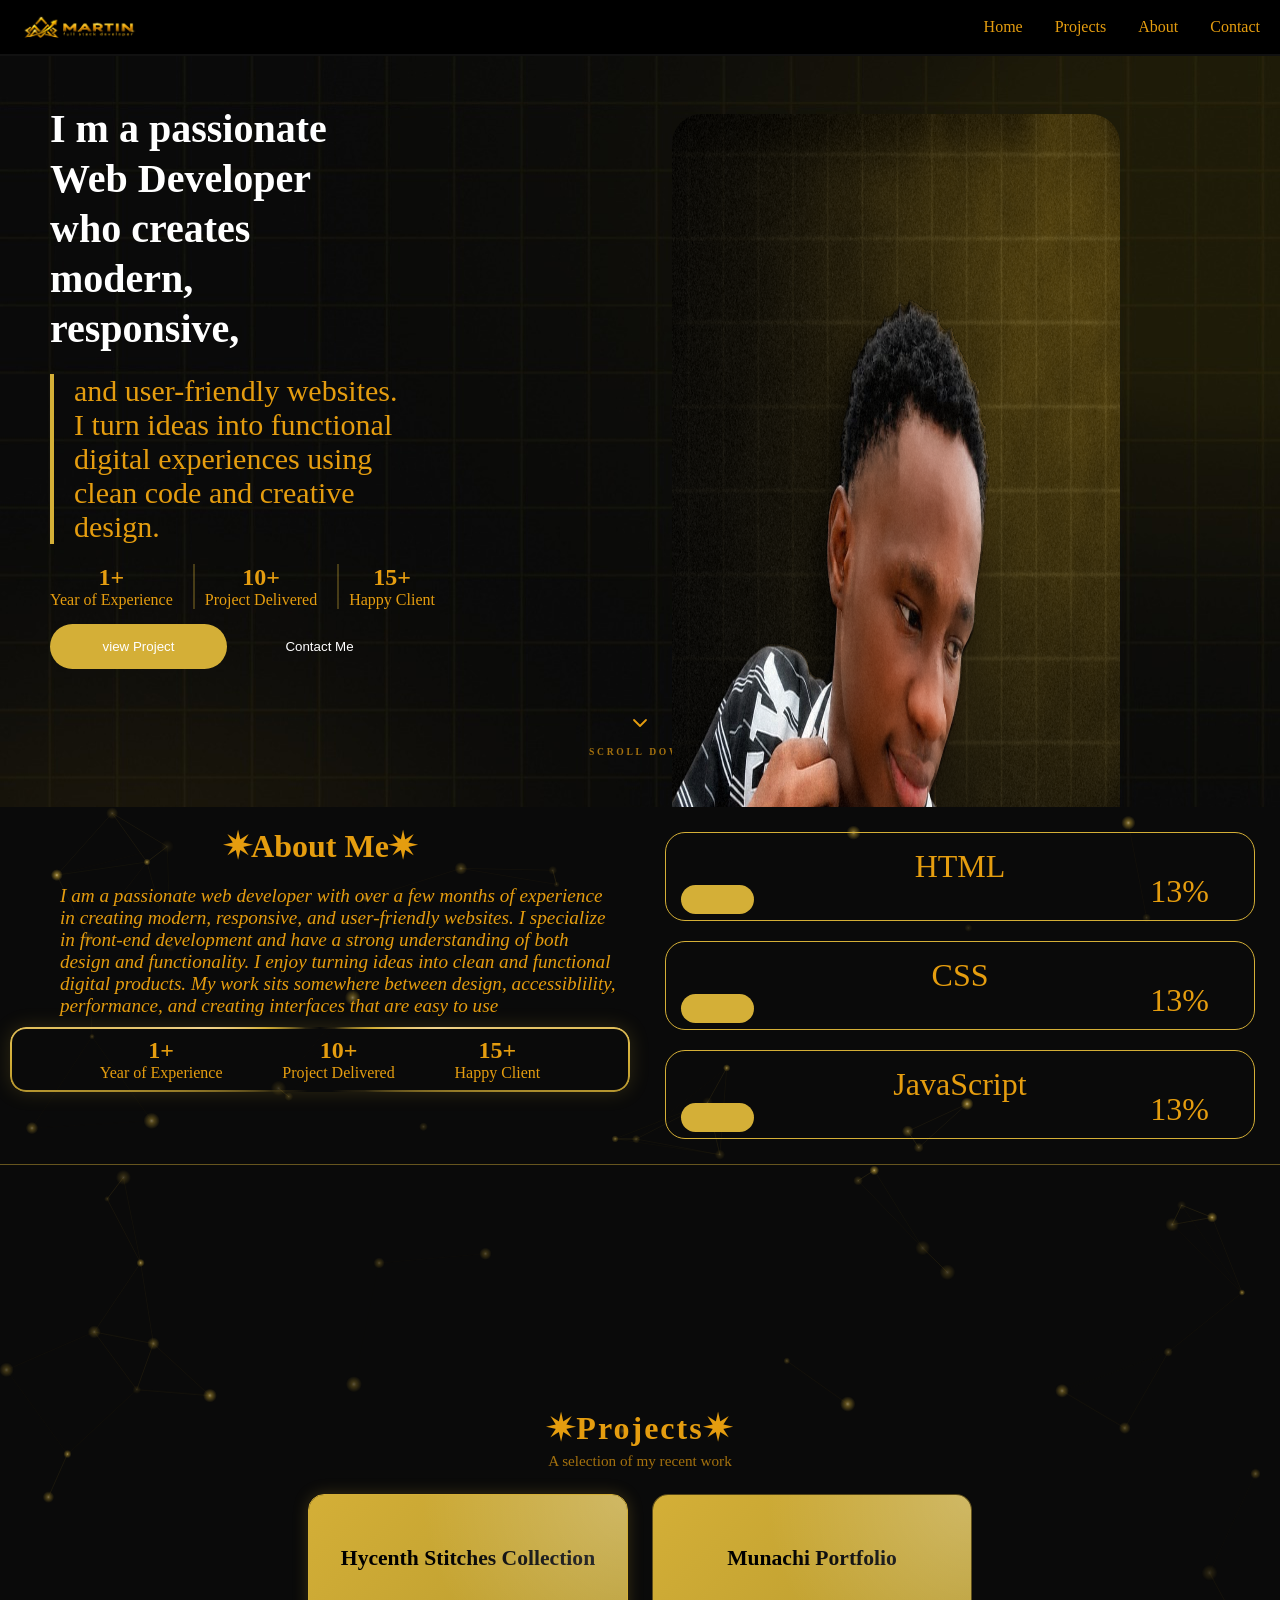
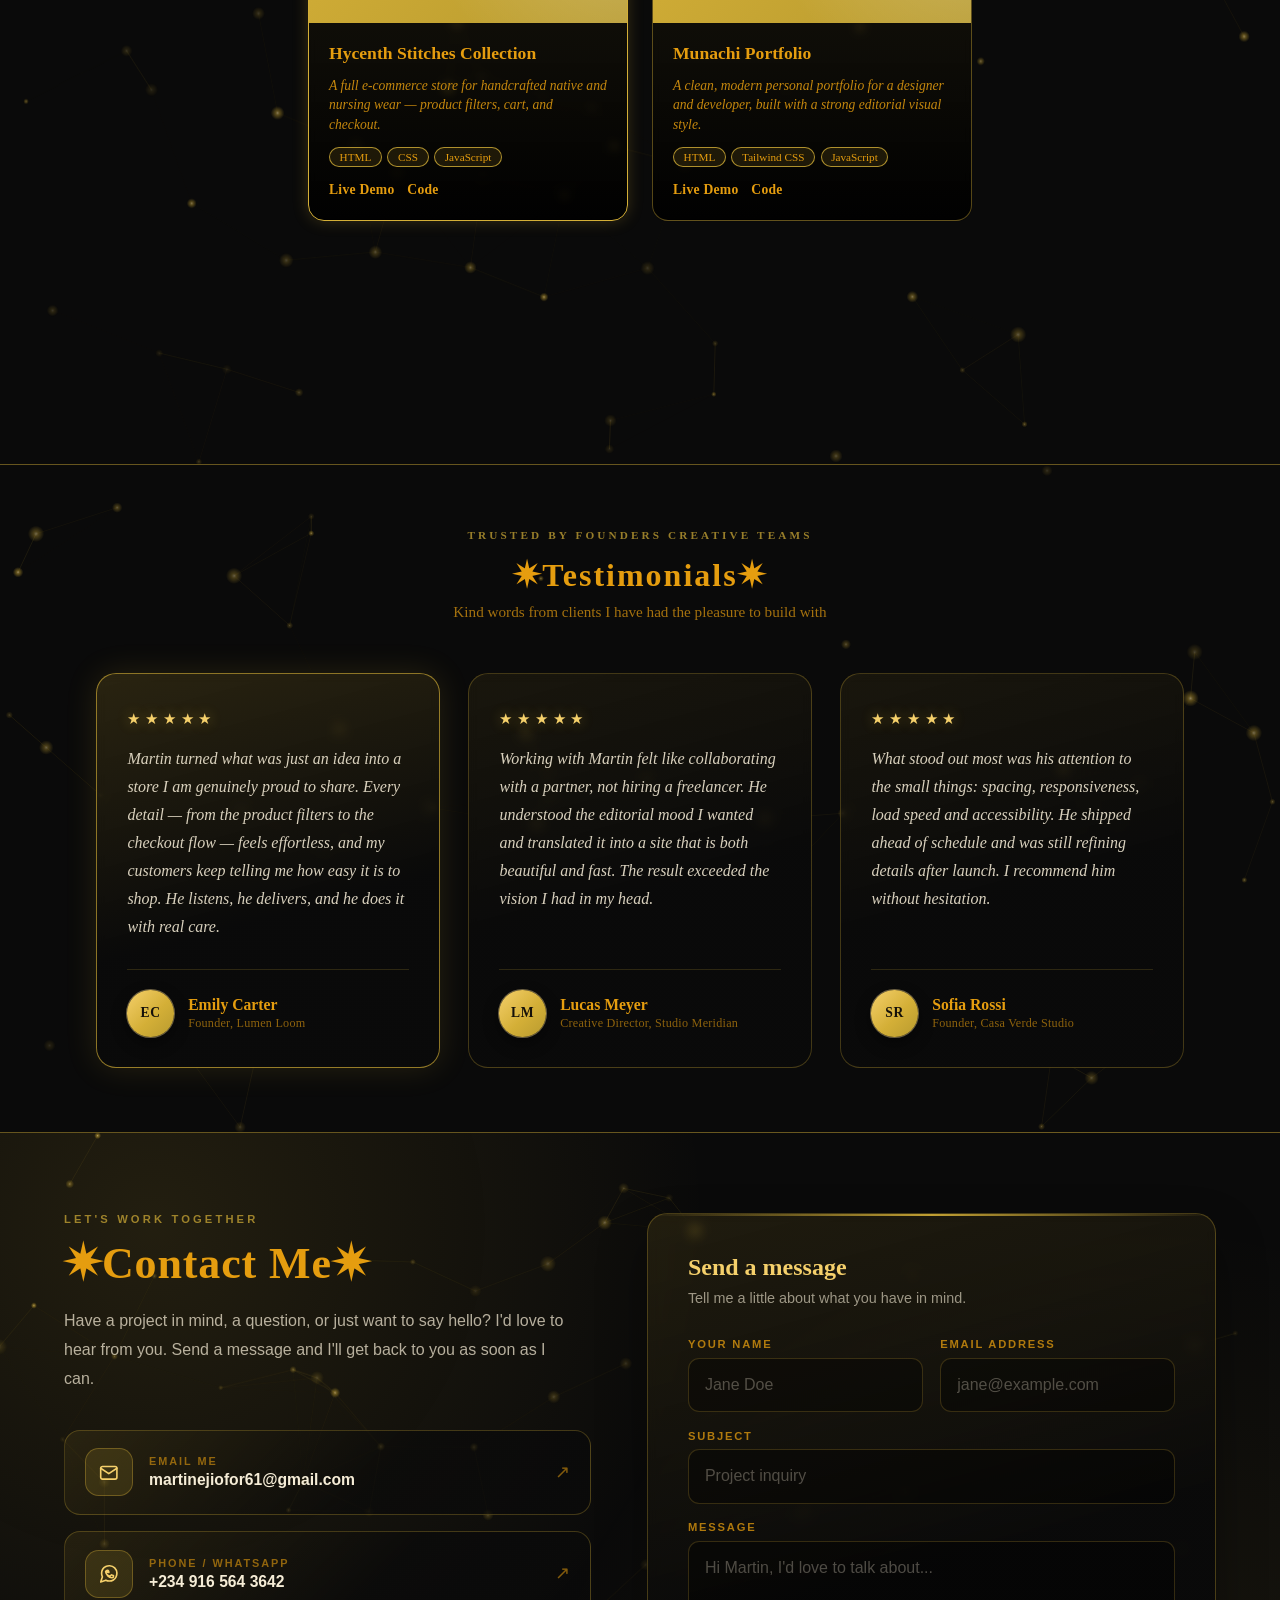
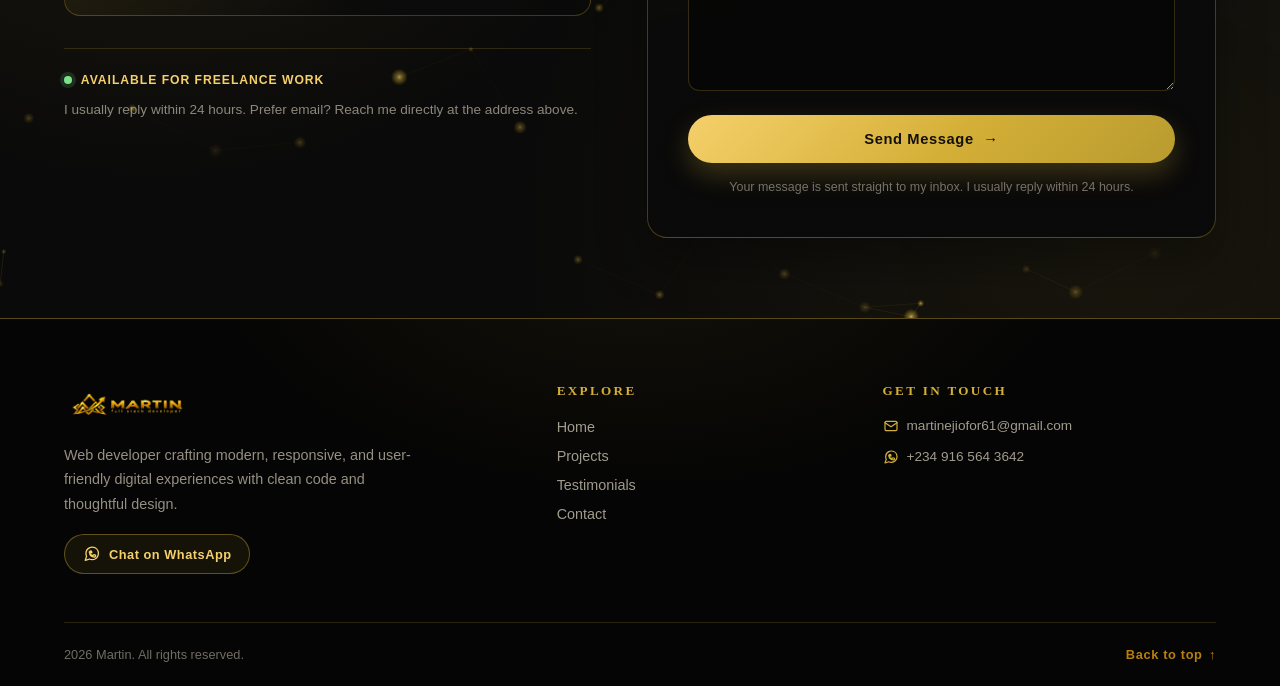
==== commit 8bee4d20: "Add new features" ====
--- a/index.html
+++ b/index.html
@@ -4,7 +4,14 @@
 <head>
     <meta charset="UTF-8">
     <meta name="viewport" content="width=device-width, initial-scale=1.0">
+    <meta name="theme-color" content="#0a0a0a">
     <title>My Portfolio</title>
+    <style>
+        html, body { background: #0a0a0a; color-scheme: dark; }
+        header { background: #111; }
+    </style>
+    <link rel="preload" as="image" href="./martin%20logo%20svg.png">
+    <link rel="preload" as="image" href="./Photo_realistic_smooth.png" fetchpriority="high">
     <link rel="stylesheet" href="style sheet.css">
 </head>
 
@@ -55,6 +62,10 @@
                 class="hero-image"
                 src="./Photo_realistic_smooth.png"
                 alt="my profile"
+                width="1083"
+                height="1280"
+                fetchpriority="high"
+                decoding="async"
             >
 
             <!-- <span class="name"></span> -->
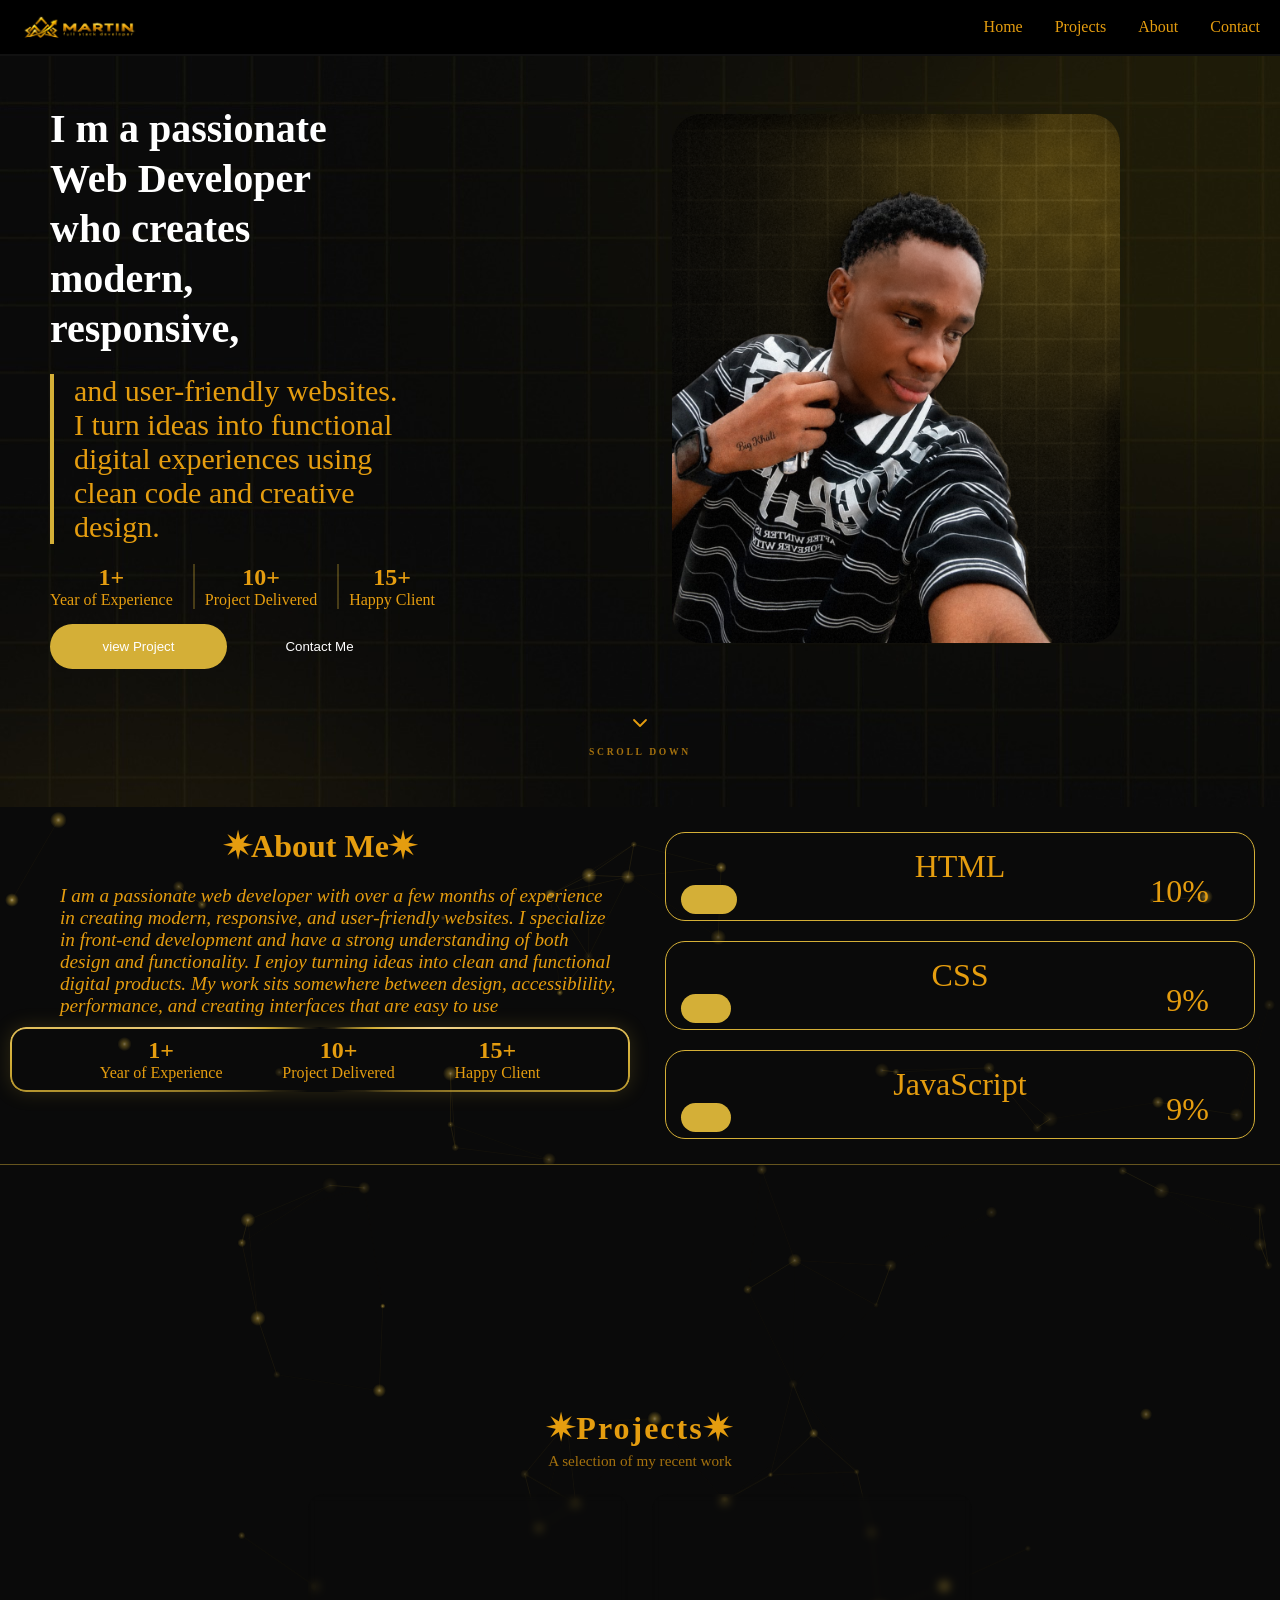
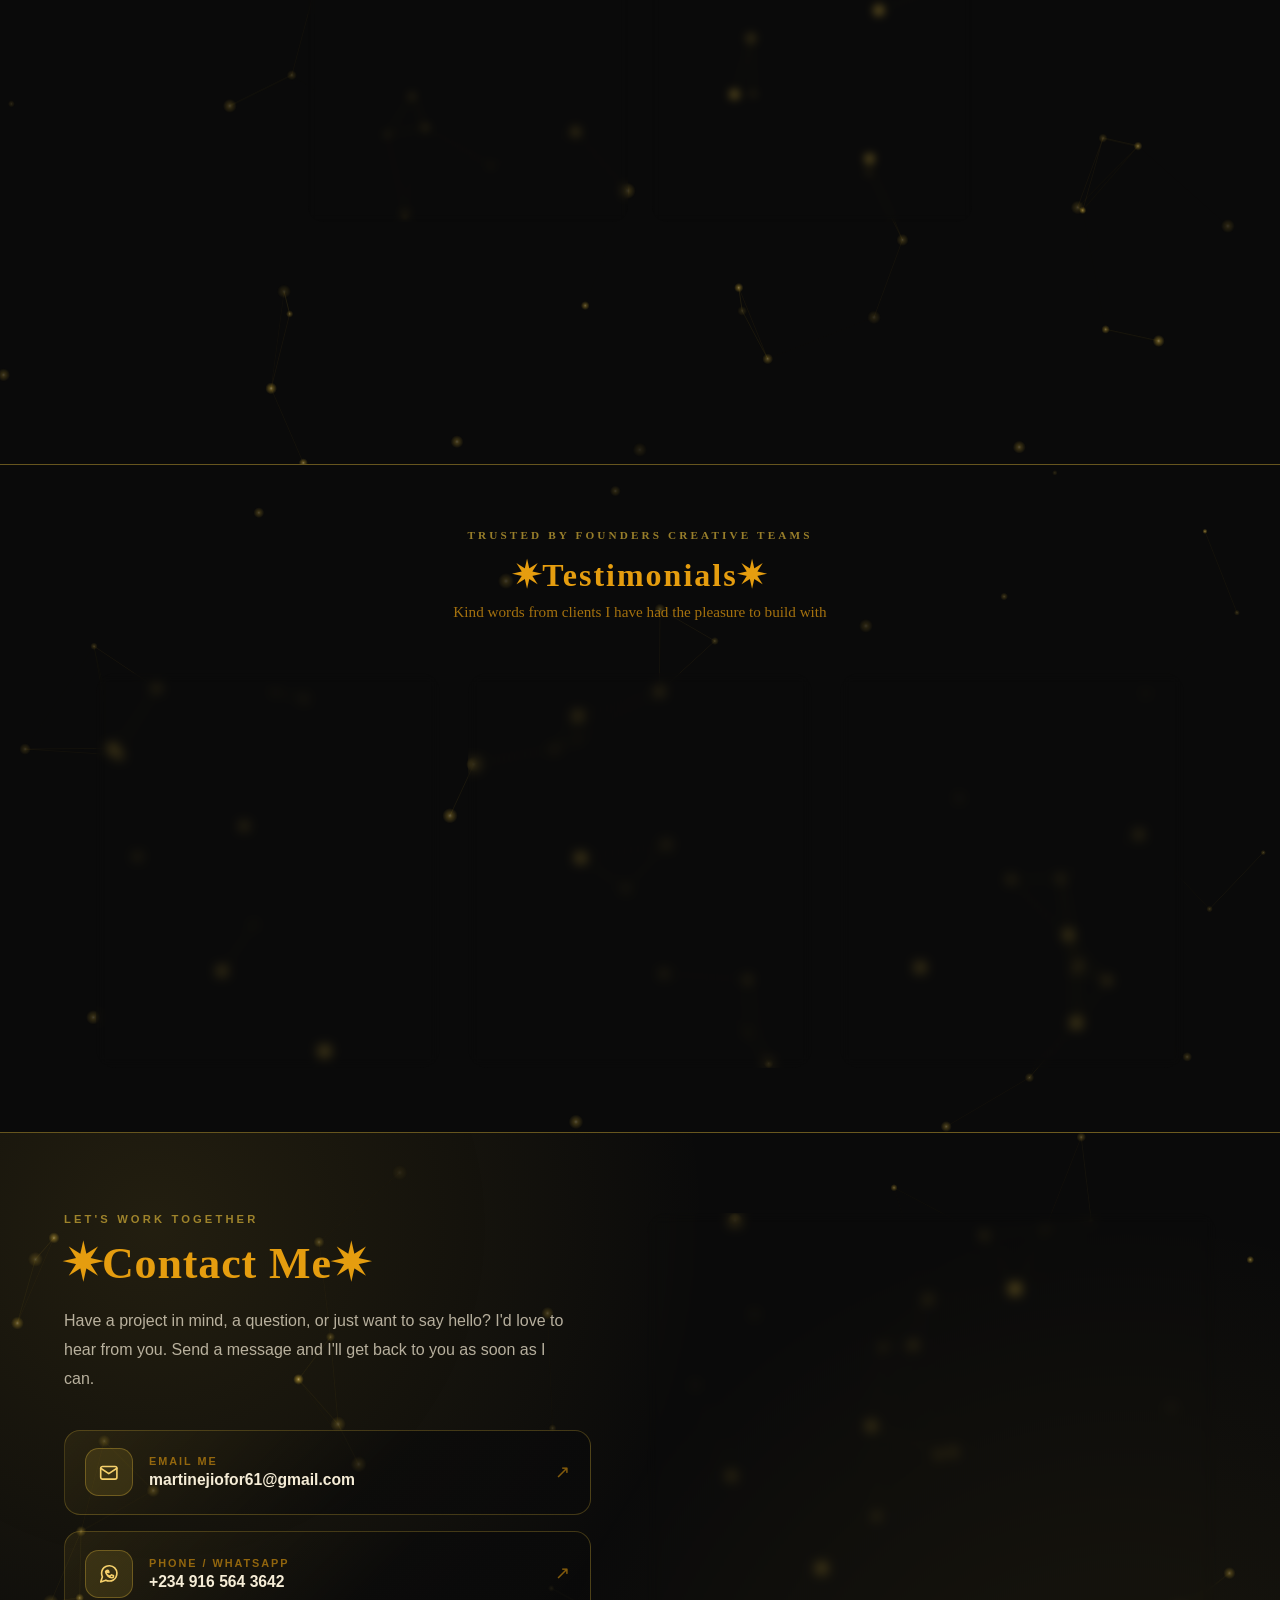
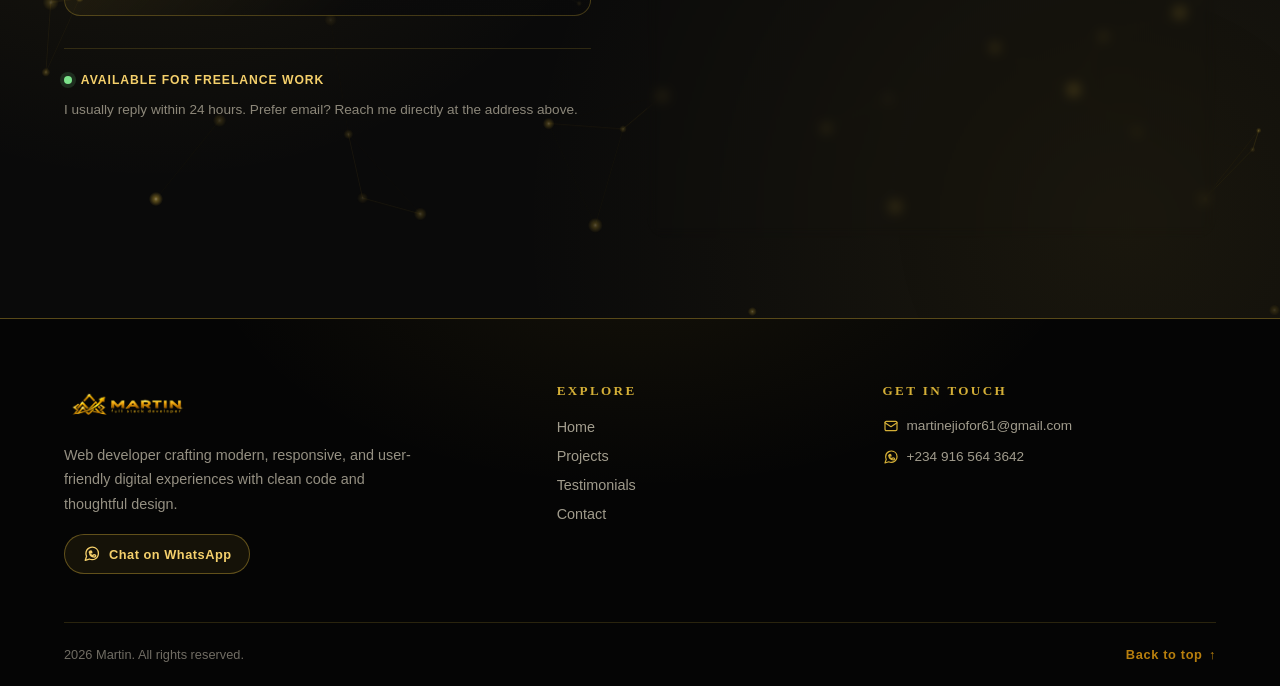
==== commit e34d9871: "Add new features" ====
--- a/index.html
+++ b/index.html
@@ -62,10 +62,6 @@
                 class="hero-image"
                 src="./Photo_realistic_smooth.png"
                 alt="my profile"
-                width="1083"
-                height="1280"
-                fetchpriority="high"
-                decoding="async"
             >
 
             <!-- <span class="name"></span> -->
--- a/style sheet.css
+++ b/style sheet.css
@@ -495,19 +495,23 @@
     }
 
     #Home > img {
-        width: 40%;
-        right: 2rem;
-        top: 3.75rem;
+        position: relative;
+        width: min(80%, 22rem);
+        height: auto;
+        right: auto;
+        top: auto;
+        display: block;
+        margin: 1.5rem auto 0;
     }
 
     #Home > h1 {
-        width: 45%;
+        width: 100%;
         font-size: 2rem;
         line-height: 2.5rem;
     }
 
     #Home > p {
-        width: 45%;
+        width: 100%;
         font-size: 1.4rem;
     }
 
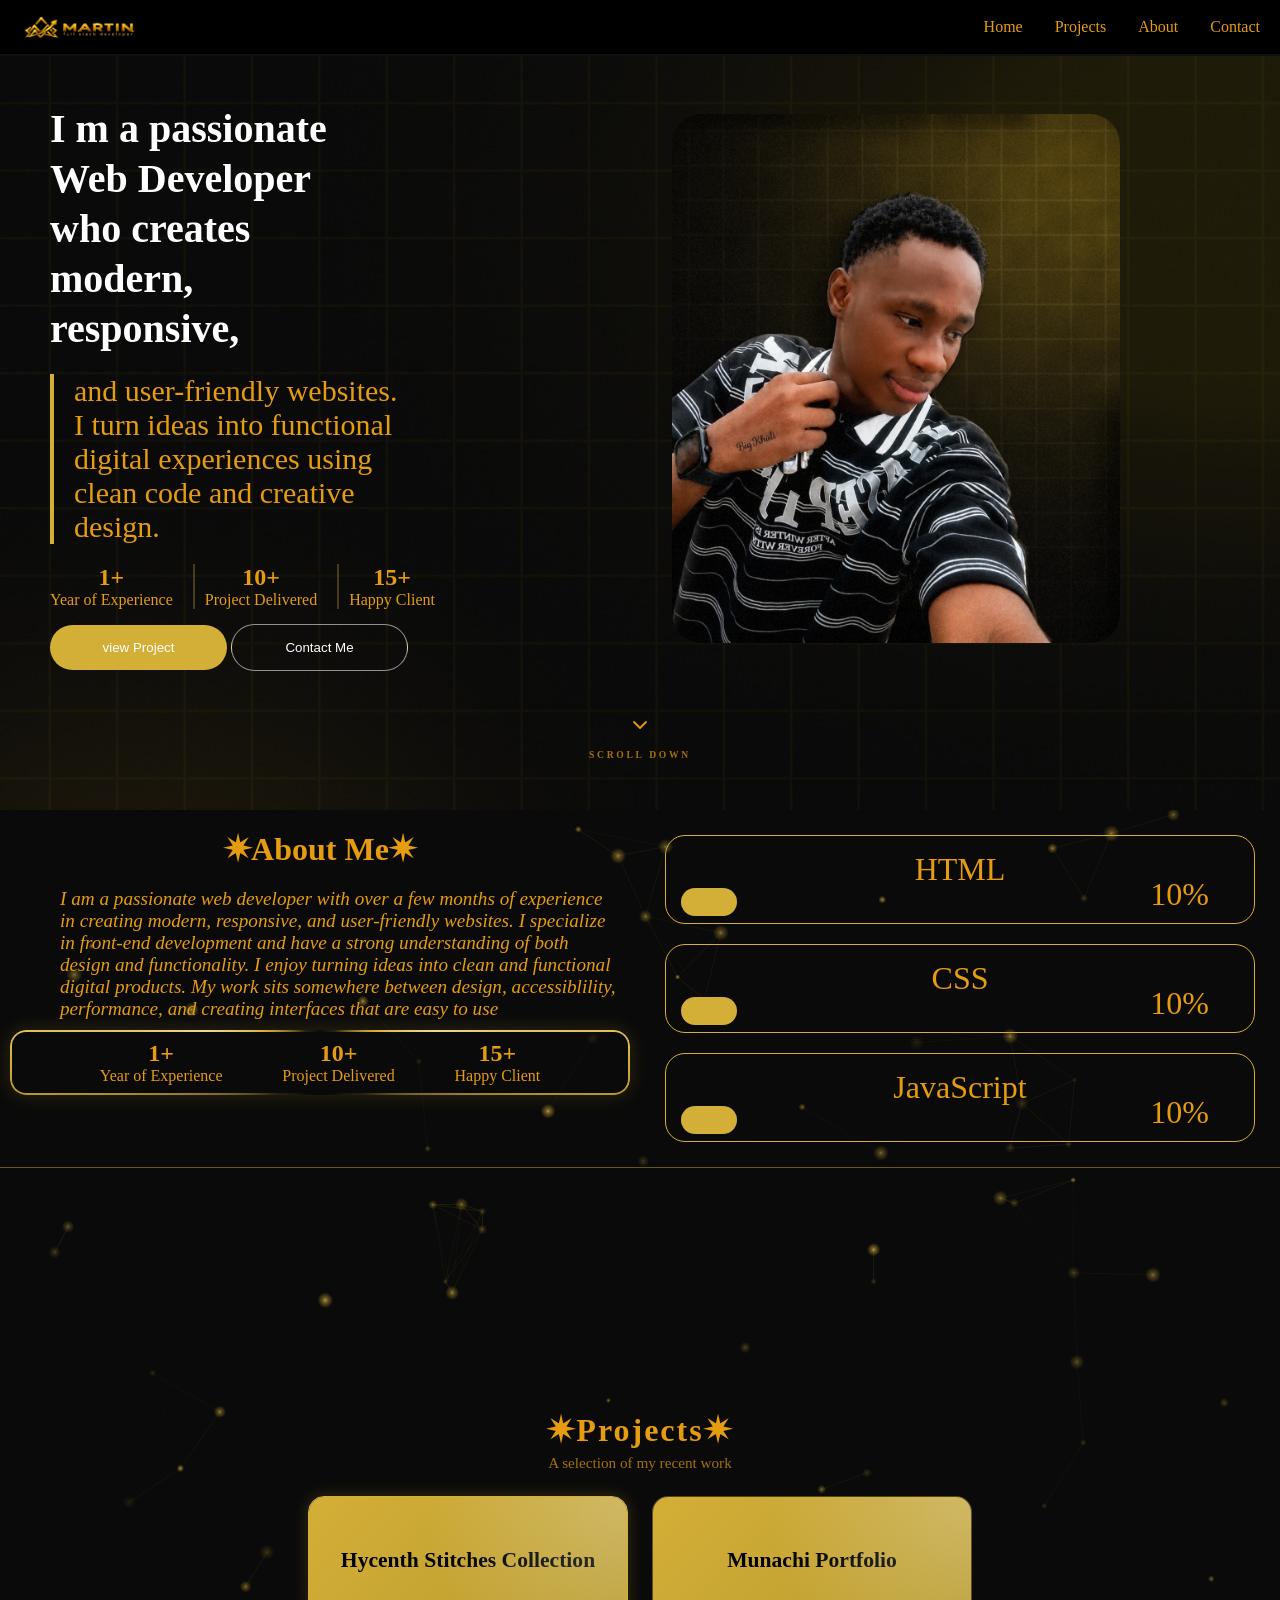
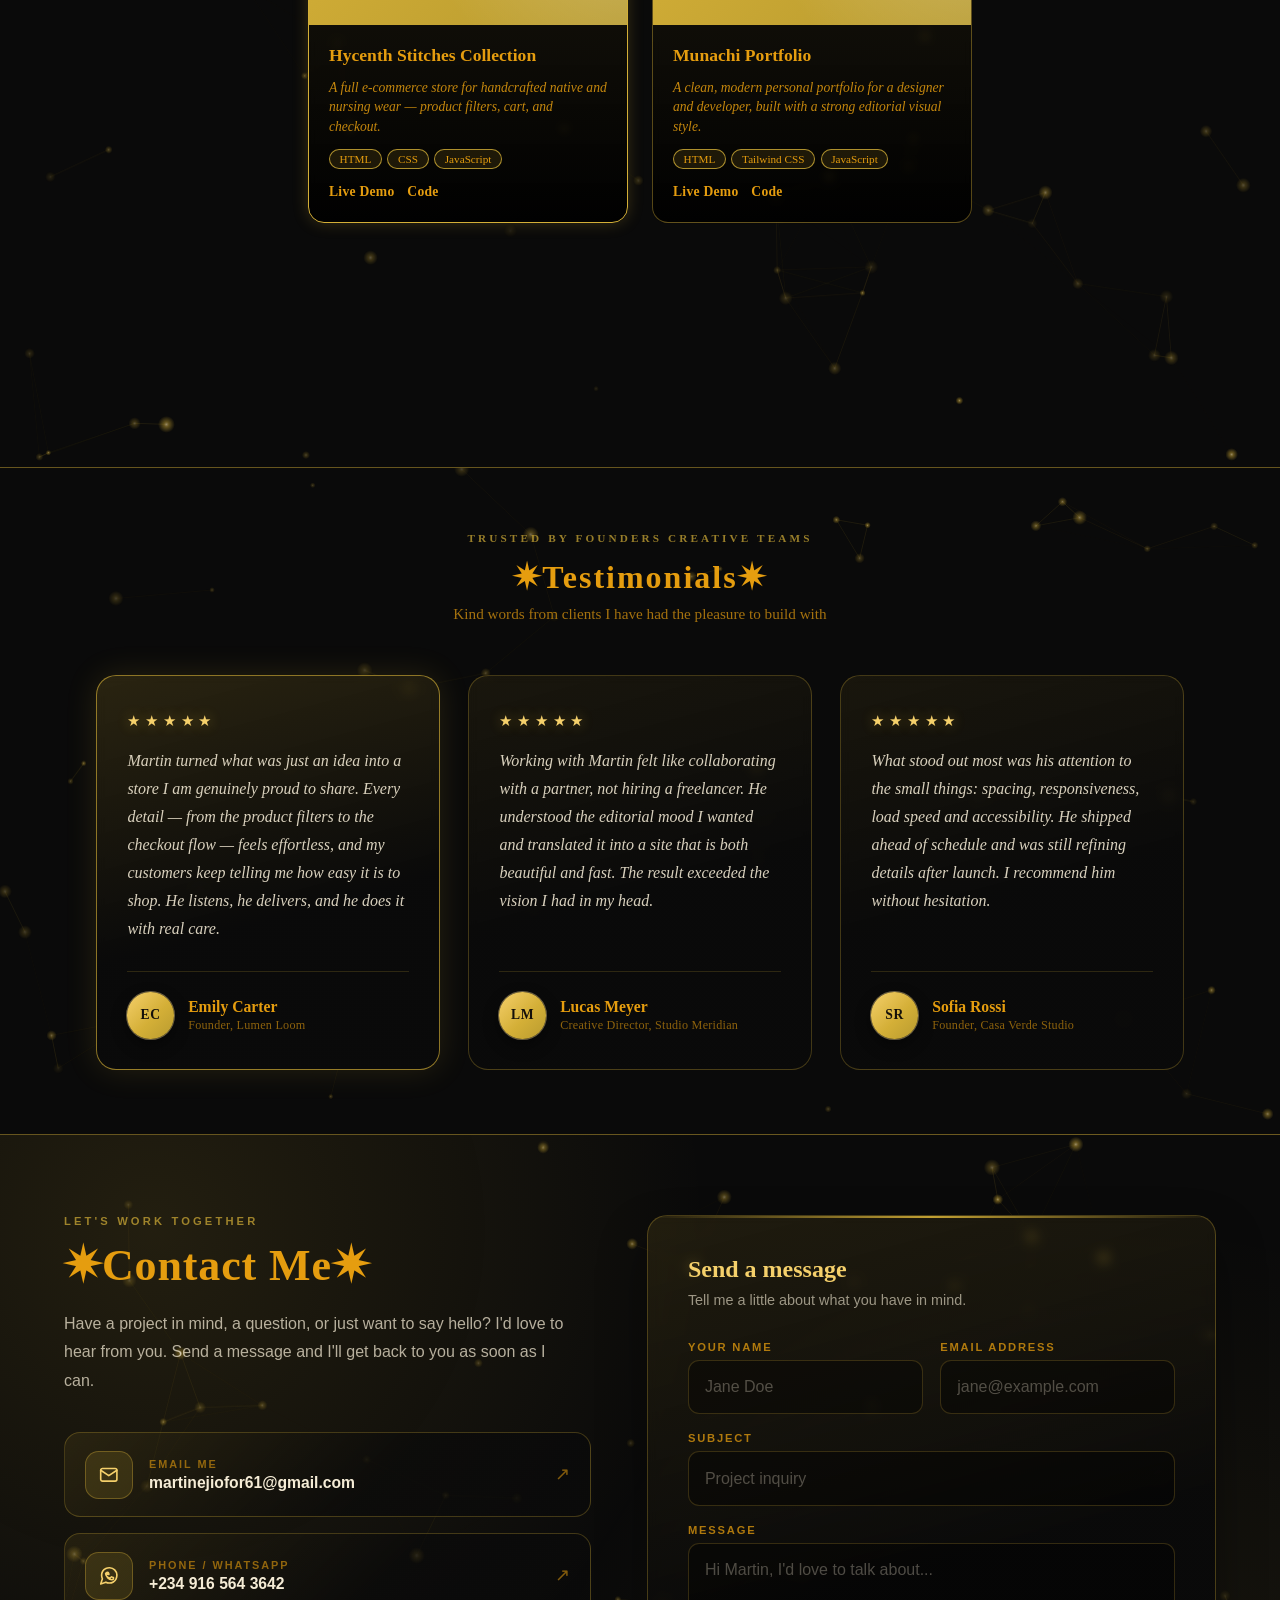
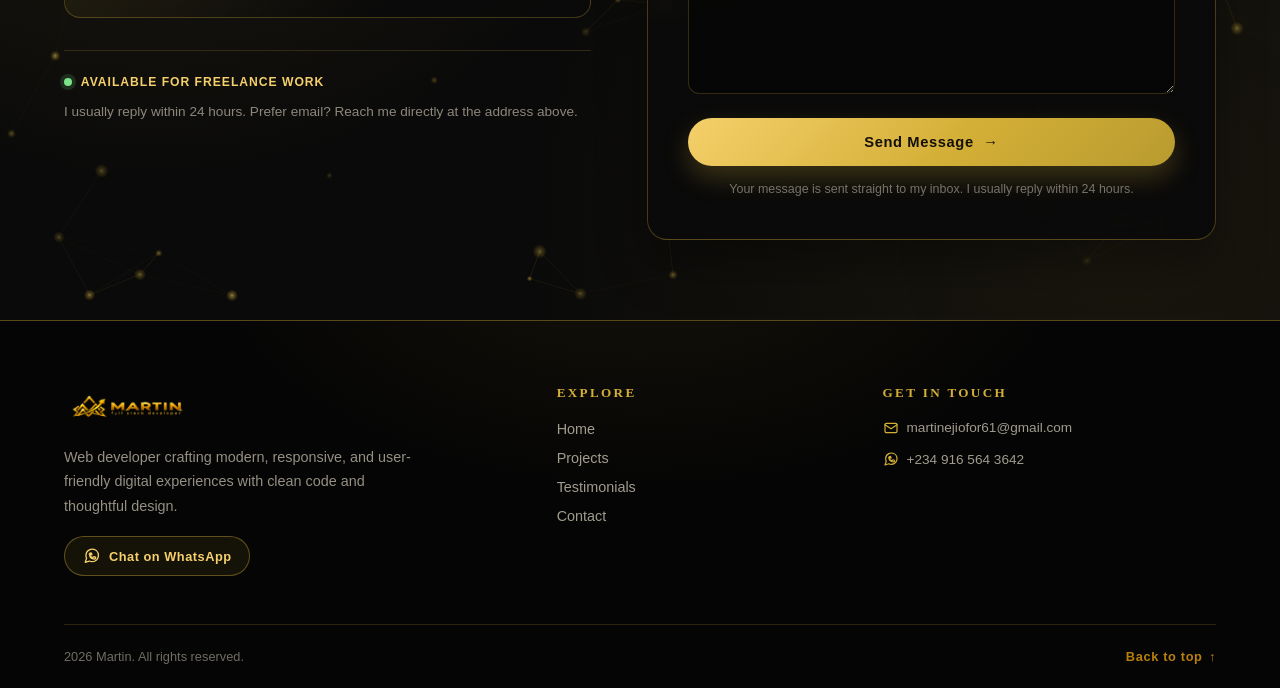
==== commit 0dd2102b: "Add new features" ====
--- a/index.html
+++ b/index.html
@@ -10,6 +10,7 @@
         html, body { background: #0a0a0a; color-scheme: dark; }
         header { background: #111; }
     </style>
+    <script>document.documentElement.classList.add("js");</script>
     <link rel="preload" as="image" href="./martin%20logo%20svg.png">
     <link rel="preload" as="image" href="./Photo_realistic_smooth.png" fetchpriority="high">
     <link rel="stylesheet" href="style sheet.css">
@@ -20,7 +21,7 @@
     <header>
         <nav class="site-nav" aria-label="Main navigation">
             <a href="#Home" class="logo" aria-label="Martin - home">
-                <img src="./martin logo svg.png" alt="Martin logo">
+                <img src="./martin logo svg.png" alt="Martin logo" width="2172" height="724">
             </a>
 
             <button class="menu-toggle" id="menuToggle" type="button"
@@ -62,6 +63,9 @@
                 class="hero-image"
                 src="./Photo_realistic_smooth.png"
                 alt="my profile"
+                width="1083"
+                height="1280"
+                fetchpriority="high"
             >
 
             <!-- <span class="name"></span> -->
@@ -504,48 +508,92 @@
 
 
     <script>
-
-      const skills = [
-  { selector: ".html", target: 80 },
-  { selector: ".css", target: 75 },
-  { selector: ".javascript", target: 70 },
-];
-
-const timers = [];
-
-function animate(skill, index) {
-  const el = document.querySelector(skill.selector);
-  const fill = el.querySelector(".progress--fill");
-  const text = el.querySelector(".progress--text");
-  let value = 0;
-
-  clearInterval(timers[index]);
-  fill.style.width = "0%";
-  text.textContent = "0%";
-
-  timers[index] = setInterval(() => {
-    value++;
-    fill.style.width = value + "%";
-    text.textContent = value + "%";
-    if (value >= skill.target) clearInterval(timers[index]);
-  }, 30);
-}
-
-function reset(skill, index) {
-  clearInterval(timers[index]);
-  const el = document.querySelector(skill.selector);
-  el.querySelector(".progress--fill").style.width = "0%";
-  el.querySelector(".progress--text").textContent = "0%";
-}
-
-const observer = new IntersectionObserver((entries) => {
-  skills.forEach((skill, i) =>
-    entries[0].isIntersecting ? animate(skill, i) : reset(skill, i)
-  );
-});
-
-observer.observe(document.querySelector(".progress"));
-
+      (function () {
+        const skills = [
+          { selector: ".html", target: 80 },
+          { selector: ".css", target: 75 },
+          { selector: ".javascript", target: 70 },
+        ];
+
+        const reduceMotion = window.matchMedia(
+          "(prefers-reduced-motion: reduce)"
+        ).matches;
+        const progress = document.querySelector(".progress");
+
+        if (!progress) return;
+
+        const frames = [];
+
+        function setSkill(skill, value) {
+          const el = document.querySelector(skill.selector);
+          if (!el) return;
+          el.querySelector(".progress--fill").style.width = value + "%";
+          el.querySelector(".progress--text").textContent = value + "%";
+        }
+
+        function cancel(index) {
+          if (frames[index]) cancelAnimationFrame(frames[index]);
+          frames[index] = 0;
+        }
+
+        function animate(skill, index) {
+          cancel(index);
+          setSkill(skill, 0);
+
+          const duration = skill.target * 30;
+          const startTime = performance.now();
+
+          function tick(now) {
+            const value = Math.min(
+              skill.target,
+              Math.round(((now - startTime) / duration) * skill.target)
+            );
+            setSkill(skill, value);
+            if (value < skill.target) {
+              frames[index] = requestAnimationFrame(tick);
+            } else {
+              frames[index] = 0;
+            }
+          }
+
+          frames[index] = requestAnimationFrame(tick);
+        }
+
+        function reset(skill, index) {
+          cancel(index);
+          setSkill(skill, 0);
+        }
+
+        if (reduceMotion || !("IntersectionObserver" in window)) {
+          skills.forEach(function (skill) {
+            setSkill(skill, skill.target);
+          });
+          return;
+        }
+
+        let visible = false;
+        const observer = new IntersectionObserver(
+          function (entries) {
+            const isIntersecting = entries.some(function (entry) {
+              return entry.isIntersecting;
+            });
+
+            if (isIntersecting === visible) return;
+            visible = isIntersecting;
+
+            skills.forEach(function (skill, index) {
+              if (isIntersecting) {
+                animate(skill, index);
+              } else {
+                reset(skill, index);
+              }
+            });
+          },
+          { threshold: 0.2 }
+        );
+
+        observer.observe(progress);
+      })();
     </script>
 
     <script>
@@ -560,8 +608,11 @@
         if (!sections.length || reduceMotion) return;
 
         const GOLD = "212, 175, 55";
-        const LINK_DISTANCE = 130;
-        const dpr = Math.min(window.devicePixelRatio || 1, 2);
+        const isMobile = window.matchMedia(
+          "(max-width: 768px), (pointer: coarse)"
+        ).matches;
+        const LINK_DISTANCE = isMobile ? 100 : 130;
+        const dpr = Math.min(window.devicePixelRatio || 1, isMobile ? 1.5 : 2);
 
         const sprite = (function () {
           const size = 64;
@@ -603,21 +654,56 @@
           const rect = scene.section.getBoundingClientRect();
           const width = Math.max(1, Math.round(rect.width));
           const height = Math.max(1, Math.round(rect.height));
+          const bitmapWidth = Math.round(width * dpr);
+          const bitmapHeight = Math.round(height * dpr);
+
+          if (
+            scene.width === width &&
+            scene.height === height &&
+            scene.canvas.width === bitmapWidth &&
+            scene.canvas.height === bitmapHeight
+          ) {
+            return;
+          }
+
+          const oldWidth = scene.width;
+          const oldHeight = scene.height;
 
           scene.width = width;
           scene.height = height;
-          scene.canvas.width = Math.round(width * dpr);
-          scene.canvas.height = Math.round(height * dpr);
+          scene.canvas.width = bitmapWidth;
+          scene.canvas.height = bitmapHeight;
           scene.ctx.setTransform(dpr, 0, 0, dpr, 0, 0);
 
           const count = Math.min(
-            85,
-            Math.max(26, Math.round((width * height) / 16000))
+            isMobile ? 32 : 85,
+            Math.max(
+              isMobile ? 18 : 26,
+              Math.round((width * height) / (isMobile ? 26000 : 16000))
+            )
           );
 
-          scene.particles = Array.from({ length: count }, function () {
-            return makeParticle(width, height);
-          });
+          if (scene.particles.length && oldWidth > 1 && oldHeight > 1) {
+            const scaleX = width / oldWidth;
+            const scaleY = height / oldHeight;
+
+            scene.particles.forEach(function (particle) {
+              particle.x *= scaleX;
+              particle.y *= scaleY;
+            });
+
+            while (scene.particles.length < count) {
+              scene.particles.push(makeParticle(width, height));
+            }
+
+            if (scene.particles.length > count) {
+              scene.particles.length = count;
+            }
+          } else {
+            scene.particles = Array.from({ length: count }, function () {
+              return makeParticle(width, height);
+            });
+          }
         }
 
         sections.forEach(function (section) {
@@ -641,12 +727,15 @@
         });
 
         if ("ResizeObserver" in window) {
-          const resizeObserver = new ResizeObserver(function (entries) {
-            entries.forEach(function (entry) {
-              const scene = scenes.find(function (item) {
-                return item.section === entry.target;
-              });
-              if (scene) resize(scene);
+          let resizePending = false;
+
+          const resizeObserver = new ResizeObserver(function () {
+            if (resizePending) return;
+            resizePending = true;
+
+            requestAnimationFrame(function () {
+              resizePending = false;
+              scenes.forEach(resize);
             });
           });
 
@@ -664,6 +753,8 @@
                 });
                 if (scene) scene.visible = entry.isIntersecting;
               });
+
+              syncRunning();
             },
             { rootMargin: "200px" }
           );
@@ -674,6 +765,33 @@
         }
 
         let last = performance.now();
+        let frameId = 0;
+        let running = false;
+
+        function start() {
+          if (running || document.hidden) return;
+          running = true;
+          last = performance.now();
+          frameId = requestAnimationFrame(draw);
+        }
+
+        function stop() {
+          running = false;
+          if (frameId) cancelAnimationFrame(frameId);
+          frameId = 0;
+        }
+
+        function syncRunning() {
+          const hasVisibleScene = scenes.some(function (scene) {
+            return scene.visible;
+          });
+
+          if (hasVisibleScene && !document.hidden) {
+            start();
+          } else {
+            stop();
+          }
+        }
 
         function draw(now) {
           const delta = Math.min(64, now - last) / 16.667;
@@ -741,13 +859,17 @@
             ctx.globalAlpha = 1;
           });
 
-          requestAnimationFrame(draw);
-        }
-
-        requestAnimationFrame(draw);
+          if (running) frameId = requestAnimationFrame(draw);
+        }
+
+        syncRunning();
 
         document.addEventListener("visibilitychange", function () {
-          if (!document.hidden) last = performance.now();
+          if (document.hidden) {
+            stop();
+          } else {
+            syncRunning();
+          }
         });
       })();
     </script>
@@ -950,11 +1072,14 @@
         const navMenu = document.getElementById("navMenu");
 
         if (menuToggle && navMenu) {
+          const mobileMenu = window.matchMedia("(max-width: 768px)");
+
           const closeMenu = function () {
             navMenu.classList.remove("is-open");
             menuToggle.classList.remove("is-open");
             menuToggle.setAttribute("aria-expanded", "false");
             menuToggle.setAttribute("aria-label", "Open navigation menu");
+            document.body.classList.remove("menu-open");
           };
 
           menuToggle.addEventListener("click", function () {
@@ -965,6 +1090,10 @@
               "aria-label",
               isOpen ? "Close navigation menu" : "Open navigation menu"
             );
+            document.body.classList.toggle(
+              "menu-open",
+              isOpen && mobileMenu.matches
+            );
           });
 
           navMenu.querySelectorAll("a").forEach(function (link) {
@@ -986,21 +1115,33 @@
           });
 
           window.addEventListener("resize", function () {
-            if (window.innerWidth > 768) closeMenu();
+            if (!mobileMenu.matches) closeMenu();
           });
         }
 
         const siteHeader = document.querySelector("header");
         const setHeaderOffset = function () {
           if (!siteHeader) return;
-          document.documentElement.style.setProperty(
-            "--header-height",
-            siteHeader.getBoundingClientRect().height + "px"
-          );
+          const height =
+            Math.round(siteHeader.getBoundingClientRect().height) + "px";
+          if (
+            document.documentElement.style.getPropertyValue(
+              "--header-height"
+            ) !== height
+          ) {
+            document.documentElement.style.setProperty(
+              "--header-height",
+              height
+            );
+          }
         };
         setHeaderOffset();
         window.addEventListener("load", setHeaderOffset);
         window.addEventListener("resize", setHeaderOffset);
+        window.addEventListener("orientationchange", setHeaderOffset);
+        if (window.visualViewport) {
+          window.visualViewport.addEventListener("resize", setHeaderOffset);
+        }
       })();
     </script>
 
--- a/style sheet.css
+++ b/style sheet.css
@@ -76,6 +76,7 @@
 
 #Home > img {
     width: 35%;
+    height: auto;
     border-radius: 1.875rem;
     position: absolute;
     top: 3.75rem;
@@ -161,6 +162,7 @@
 
 #contact {
     border: #111;
+    border: 1px solid rgba(255, 255, 255, 0.55);
     color: white;
     width: 15%;
     padding: 0.9375rem;
@@ -302,7 +304,7 @@
     background-color: #d4af37;
     margin-bottom: 20px;
     border-radius: 20px;
-    transition: all 0.5s;
+    transition: background-color 0.5s ease;
 }
 
 .progress--text {
@@ -492,6 +494,9 @@
     #Home {
         padding: 2rem 1.25rem;
         margin-top: 3.125rem;
+        background-size: cover;
+        background-position: center;
+        background-repeat: no-repeat;
     }
 
     #Home > img {
@@ -610,6 +615,11 @@
 
     .projects-section {
         padding: 1.5rem 1rem;
+    }
+
+    .project-thumb {
+        height: auto;
+        min-height: 8rem;
     }
 
     .project-links {
@@ -896,7 +906,7 @@
     color: rgba(229, 157, 15, 0.6);
 }
 
-.testimonial-card {
+.js .testimonial-card {
     opacity: 0;
     translate: 0 2rem;
 }
@@ -927,6 +937,10 @@
 }
 
 @media (max-width: 768px) {
+    .projects-section {
+        min-height: 100dvh;
+    }
+
     .testimonials-section {
         padding: 3rem 1.25rem;
     }
@@ -952,7 +966,7 @@
 }
 
 @media (prefers-reduced-motion: reduce) {
-    .testimonial-card {
+    .js .testimonial-card {
         opacity: 1;
         translate: 0 0;
         transform: none;
@@ -998,8 +1012,9 @@
 }
 
 #About,
-#Contact {
-    scroll-margin-top: 4.5rem;
+#Contact,
+#Testimonials {
+    scroll-margin-top: calc(var(--header-height, 3.25rem) + 1.125rem);
 }
 
 .contact-section {
@@ -1460,7 +1475,7 @@
     position: absolute;
     top: -22rem;
     left: 50%;
-    width: 60rem;
+    width: min(60rem, 100vw);
     height: 34rem;
     transform: translateX(-50%);
     background: radial-gradient(
@@ -1678,6 +1693,19 @@
 }
 
 @media (max-width: 620px) {
+    .progress--fill {
+        height: 0.7rem;
+        margin-bottom: 0.5rem;
+    }
+
+    .progress--text {
+        position: static;
+        display: block;
+        margin-top: -0.35rem;
+        text-align: right;
+        font-size: 0.8rem;
+    }
+
     .contact-cards {
         grid-template-columns: 1fr;
     }
@@ -1867,6 +1895,11 @@
 
 body {
     overflow-x: hidden;
+    overflow-x: clip;
+}
+
+body.menu-open {
+    overflow: hidden;
 }
 
 main {
@@ -2001,3 +2034,76 @@
         transition: none;
     }
 }
+
+
+@media (hover: none) {
+
+    #Home > img:hover,
+    .project-card:hover,
+    .testimonial-card:hover,
+    .contact-card:hover,
+    .contact-card:hover .contact-icon,
+    .contact-card:hover .contact-card-arrow,
+    .contact-submit:hover,
+    .contact-submit:hover span,
+    .footer-logo:hover,
+    .footer-wa:hover,
+    .back-to-top:hover span {
+        transform: none;
+    }
+
+    #Home > img:hover {
+        box-shadow: none;
+    }
+
+    #view:hover,
+    #contact:hover {
+        background-position: 100% 0;
+    }
+
+    .scroll-cue:hover .scroll-cue-icon {
+        animation-play-state: running;
+    }
+
+    .project-card:not(.featured):hover {
+        border-color: rgba(212, 175, 55, 0.4);
+        box-shadow: none;
+    }
+
+    .testimonial-card:not(.featured):hover {
+        border-color: rgba(212, 175, 55, 0.28);
+        box-shadow: none;
+    }
+
+    .testimonial-card:hover::before {
+        opacity: 0;
+    }
+
+    .contact-card:hover {
+        border-color: rgba(212, 175, 55, 0.28);
+        box-shadow: none;
+    }
+
+    .contact-card:hover .contact-card-arrow {
+        opacity: 0.55;
+    }
+
+    .contact-submit:hover {
+        filter: none;
+        box-shadow: 0 0.7rem 1.6rem rgba(212, 175, 55, 0.25);
+    }
+
+    .footer-logo:hover {
+        opacity: 1;
+    }
+
+    .footer-wa:hover {
+        box-shadow: none;
+    }
+
+    .nav-menu > a:hover,
+    .footer-col a:hover {
+        text-decoration: none;
+        padding-left: 0;
+    }
+}
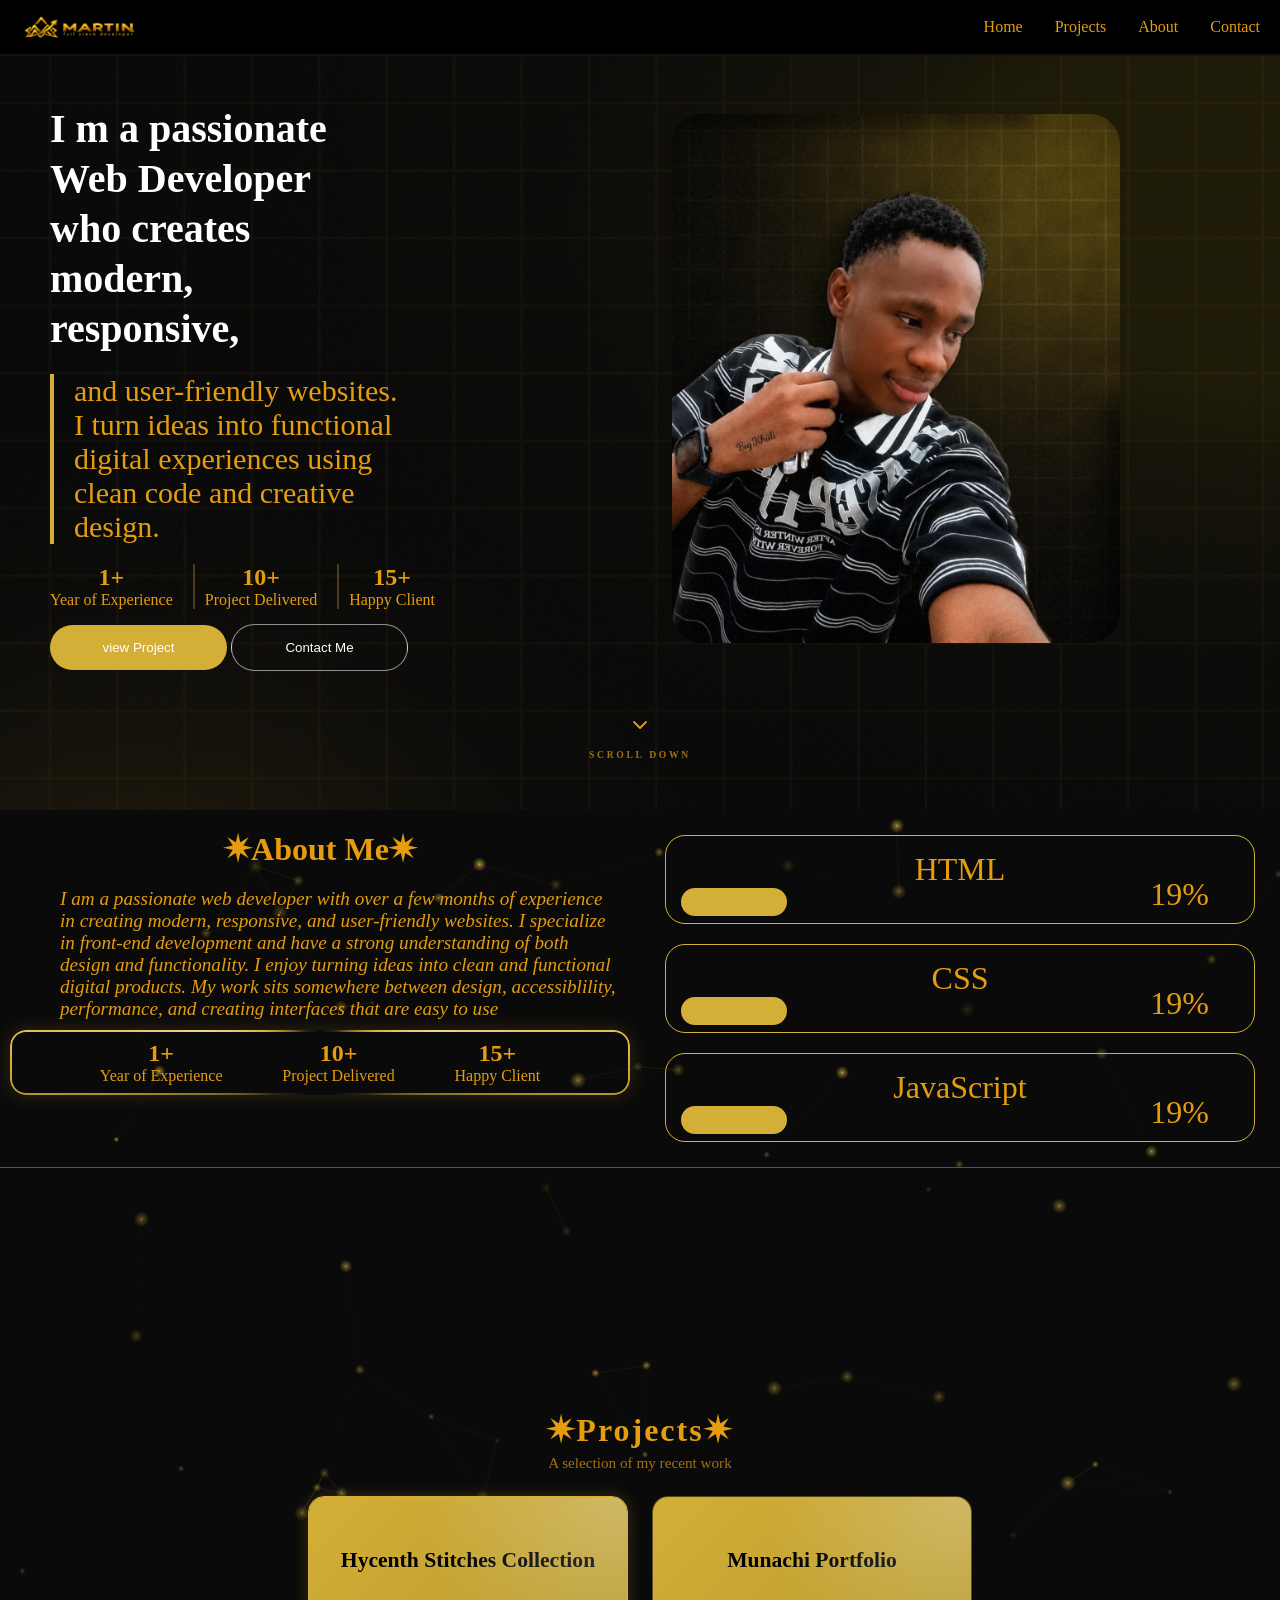
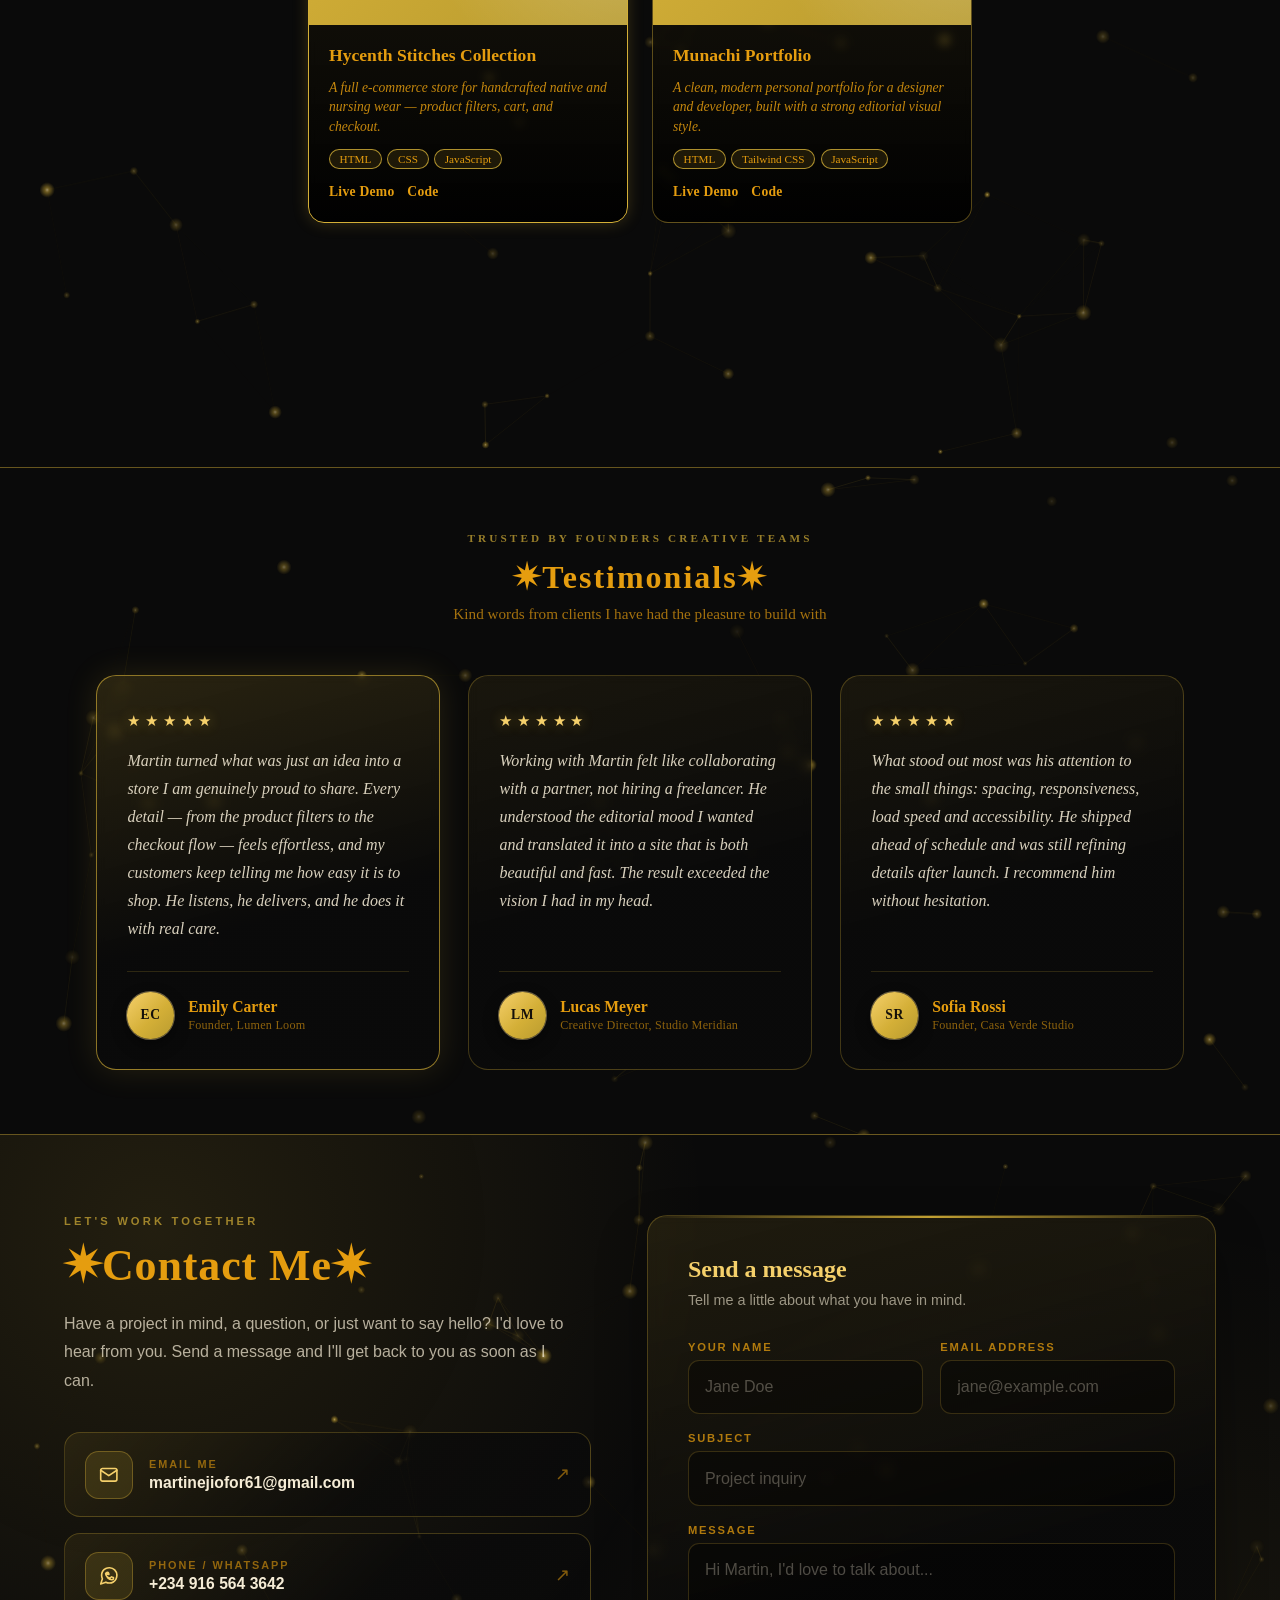
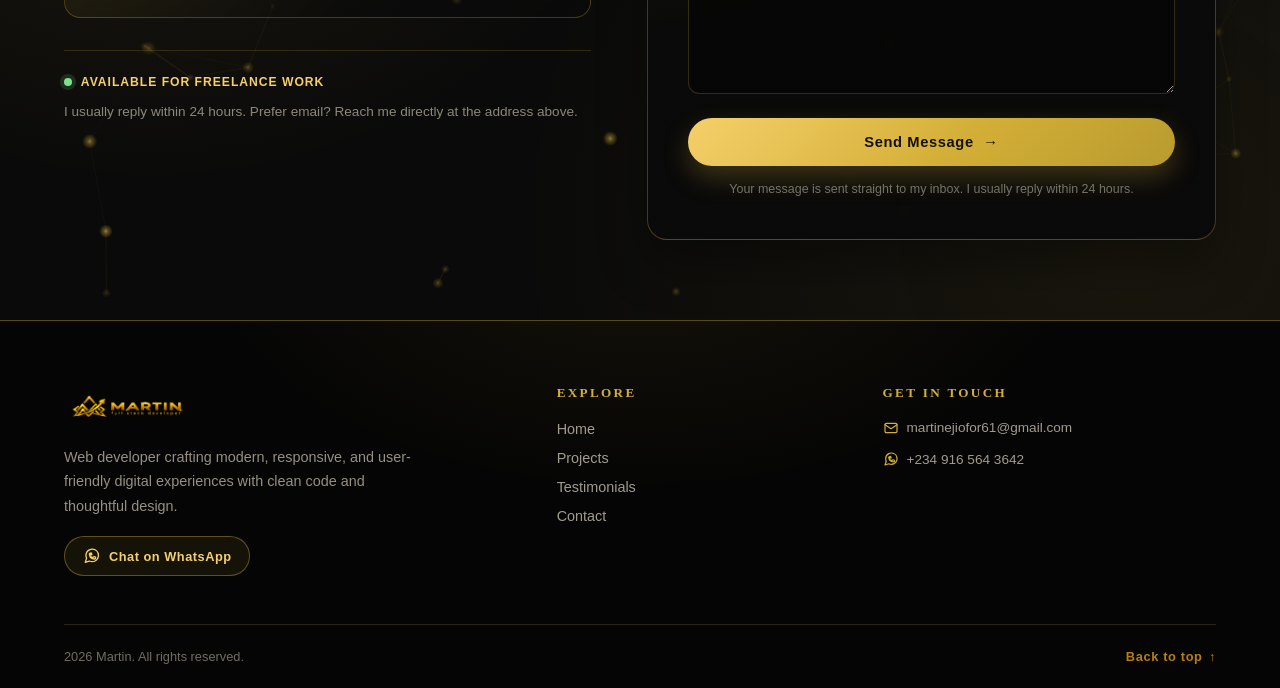
==== commit aebb0e7c: "Add Google verification" ====
--- a/index.html
+++ b/index.html
@@ -5,6 +5,7 @@
     <meta charset="UTF-8">
     <meta name="viewport" content="width=device-width, initial-scale=1.0">
     <meta name="theme-color" content="#0a0a0a">
+    <meta name="google-site-verification" content="aFtNFP6BkeqW-nk-s9eWUr2Y7yjaPWf1Fw3OtFznGBI" />
     <title>My Portfolio</title>
     <style>
         html, body { background: #0a0a0a; color-scheme: dark; }
--- a/style sheet.css
+++ b/style sheet.css
@@ -2034,76 +2034,3 @@
         transition: none;
     }
 }
-
-
-@media (hover: none) {
-
-    #Home > img:hover,
-    .project-card:hover,
-    .testimonial-card:hover,
-    .contact-card:hover,
-    .contact-card:hover .contact-icon,
-    .contact-card:hover .contact-card-arrow,
-    .contact-submit:hover,
-    .contact-submit:hover span,
-    .footer-logo:hover,
-    .footer-wa:hover,
-    .back-to-top:hover span {
-        transform: none;
-    }
-
-    #Home > img:hover {
-        box-shadow: none;
-    }
-
-    #view:hover,
-    #contact:hover {
-        background-position: 100% 0;
-    }
-
-    .scroll-cue:hover .scroll-cue-icon {
-        animation-play-state: running;
-    }
-
-    .project-card:not(.featured):hover {
-        border-color: rgba(212, 175, 55, 0.4);
-        box-shadow: none;
-    }
-
-    .testimonial-card:not(.featured):hover {
-        border-color: rgba(212, 175, 55, 0.28);
-        box-shadow: none;
-    }
-
-    .testimonial-card:hover::before {
-        opacity: 0;
-    }
-
-    .contact-card:hover {
-        border-color: rgba(212, 175, 55, 0.28);
-        box-shadow: none;
-    }
-
-    .contact-card:hover .contact-card-arrow {
-        opacity: 0.55;
-    }
-
-    .contact-submit:hover {
-        filter: none;
-        box-shadow: 0 0.7rem 1.6rem rgba(212, 175, 55, 0.25);
-    }
-
-    .footer-logo:hover {
-        opacity: 1;
-    }
-
-    .footer-wa:hover {
-        box-shadow: none;
-    }
-
-    .nav-menu > a:hover,
-    .footer-col a:hover {
-        text-decoration: none;
-        padding-left: 0;
-    }
-}
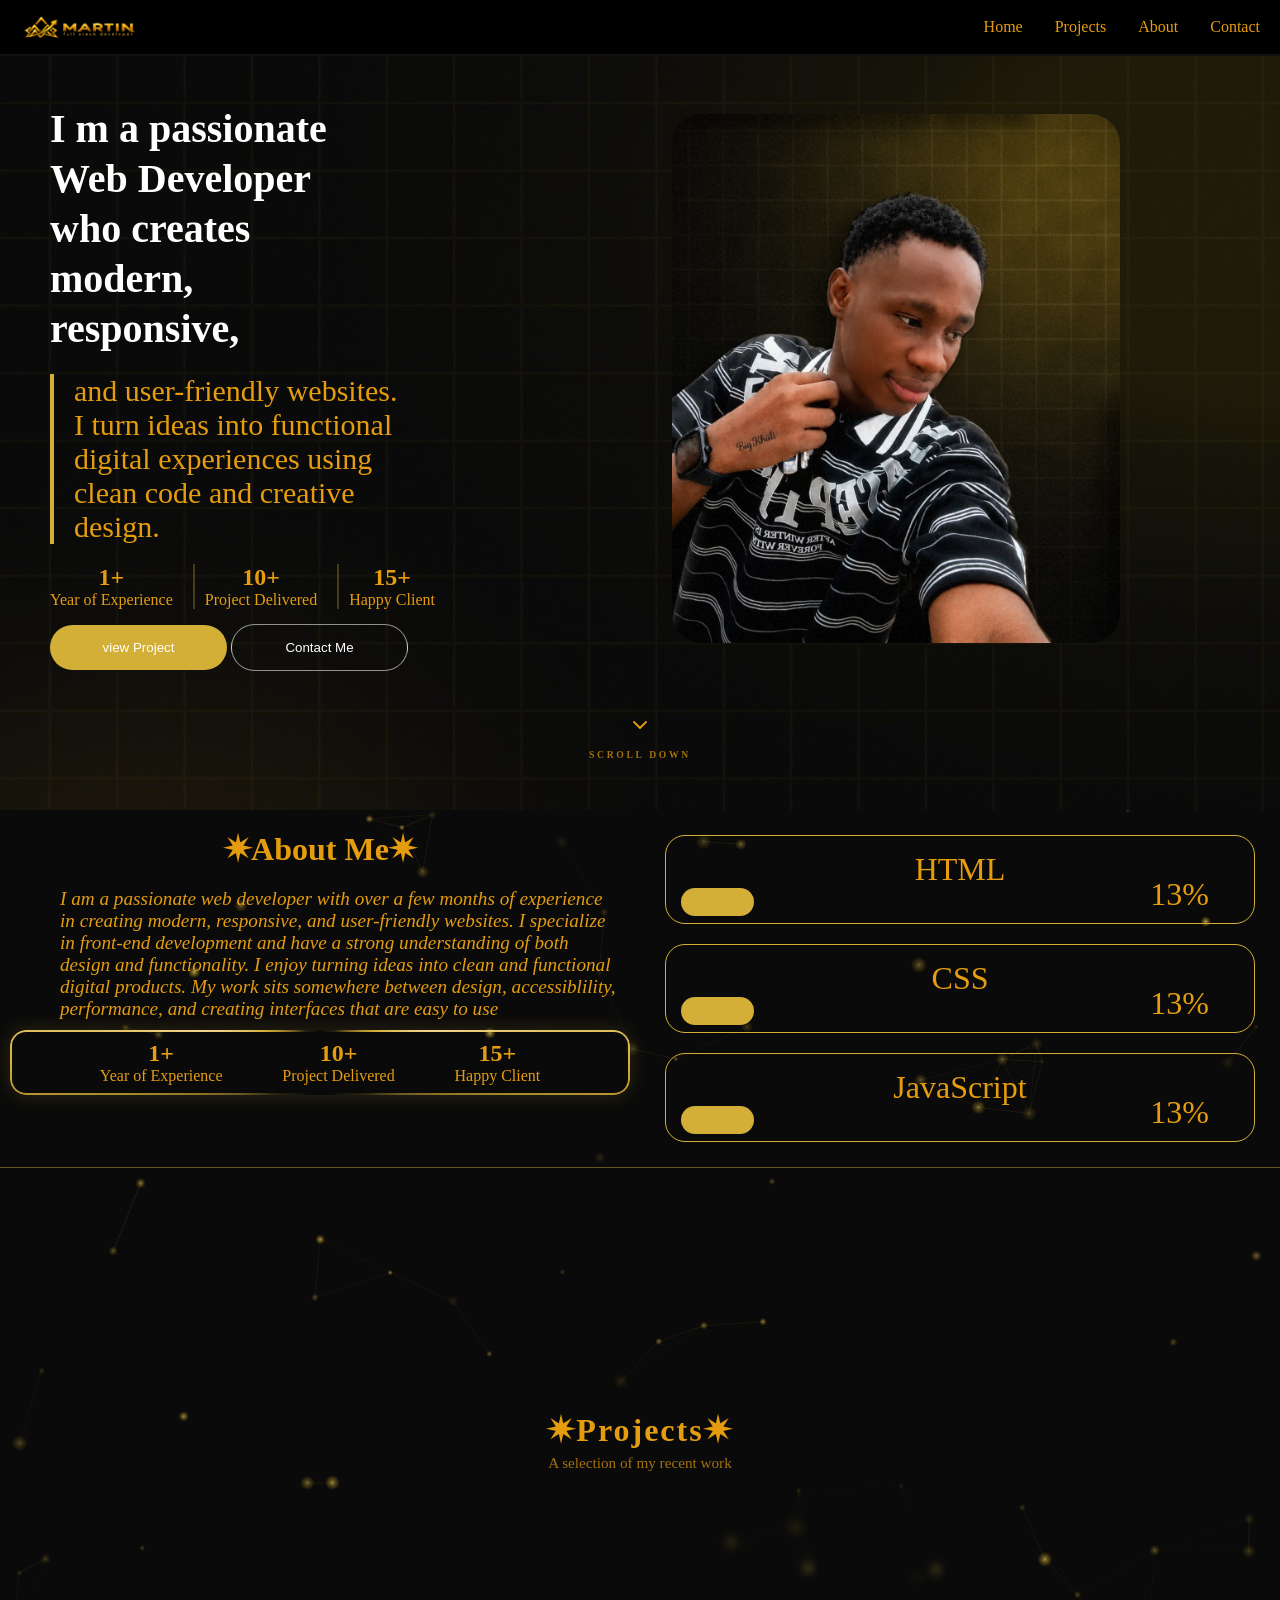
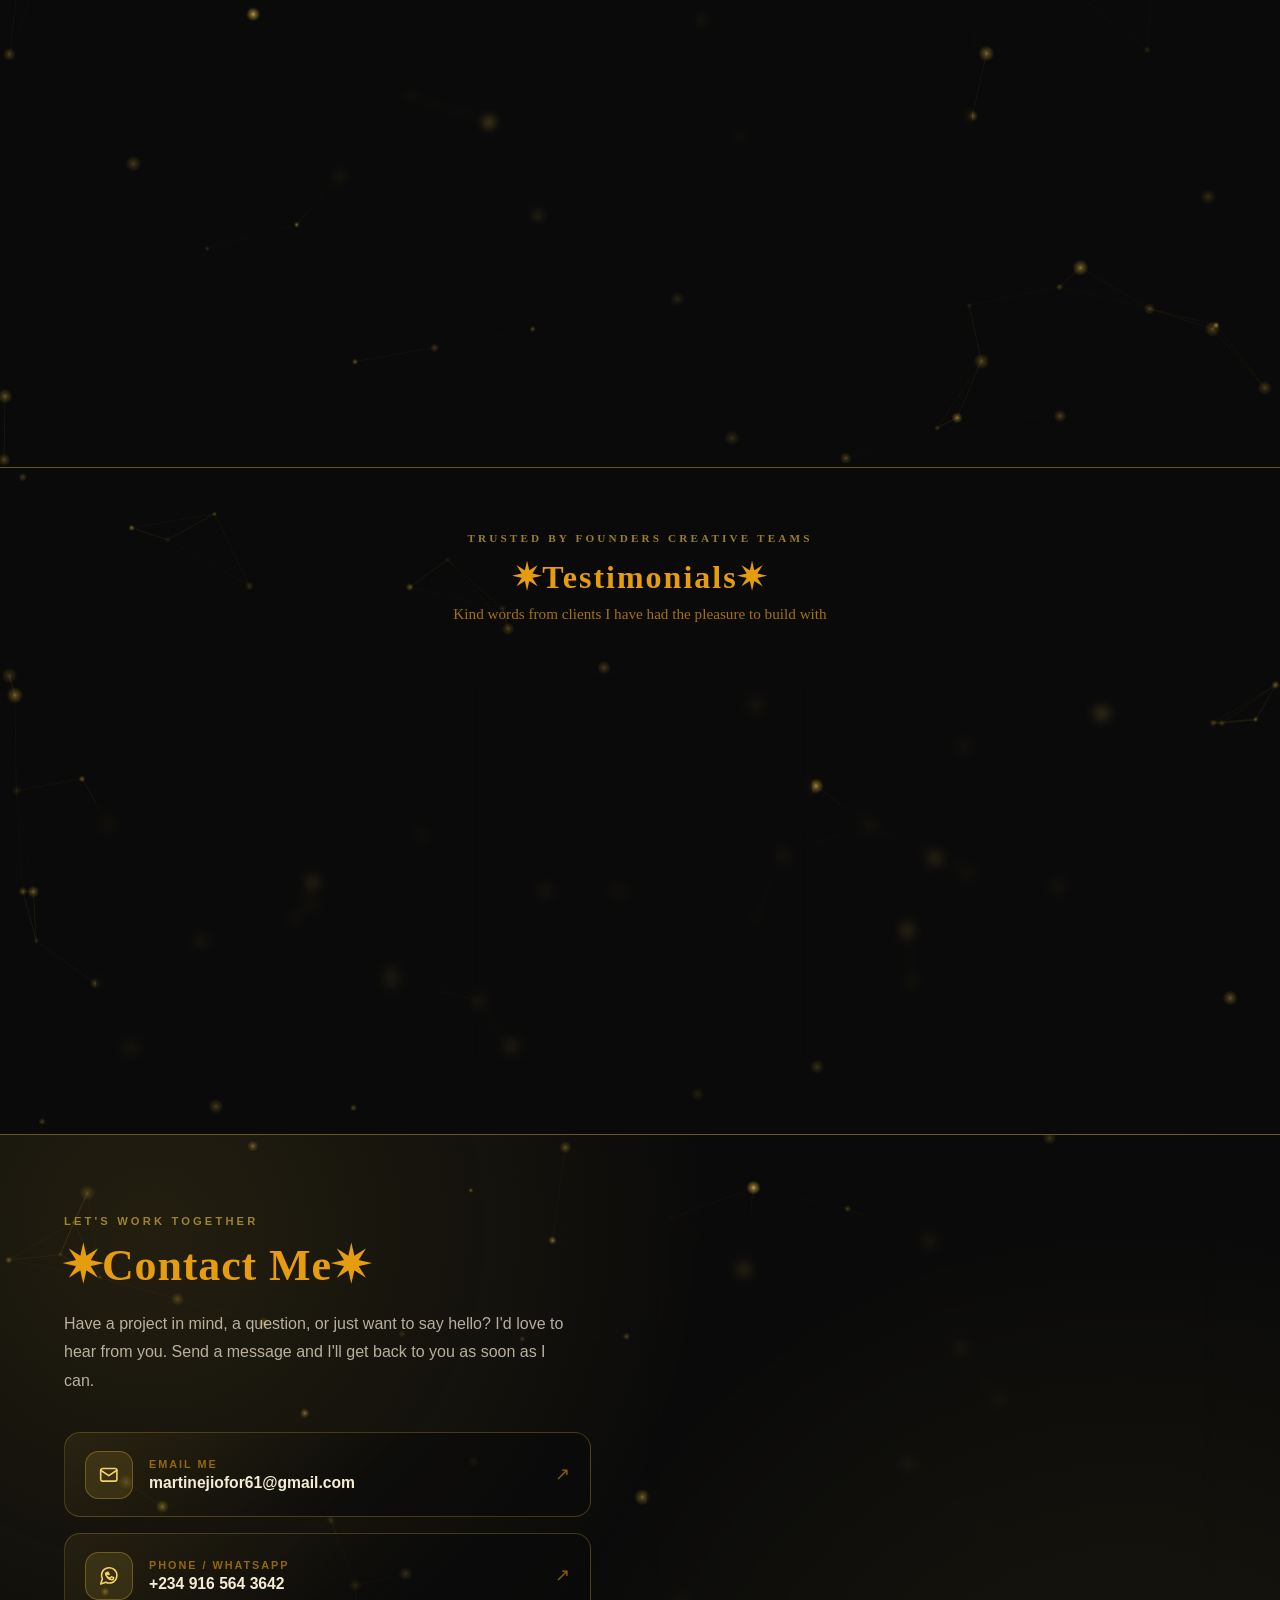
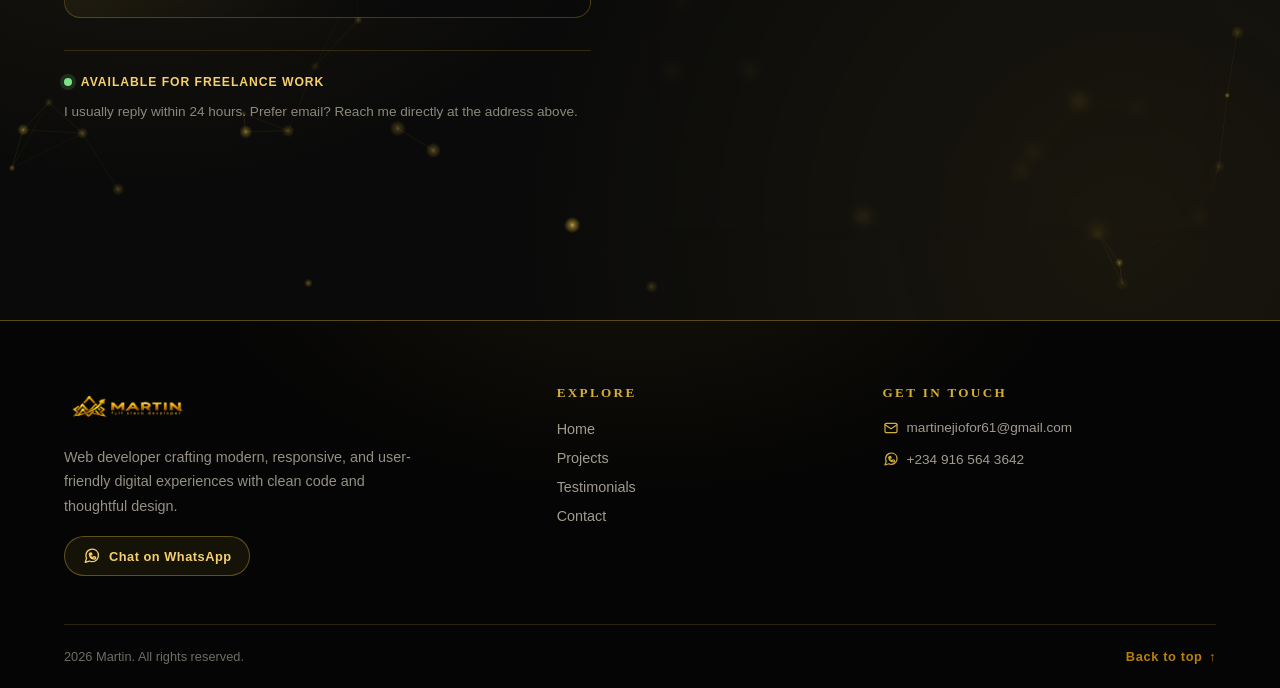
==== commit 300419a1: "Add sitemap, robots.txt and improve SEO title" ====
--- a/index.html
+++ b/index.html
@@ -6,7 +6,8 @@
     <meta name="viewport" content="width=device-width, initial-scale=1.0">
     <meta name="theme-color" content="#0a0a0a">
     <meta name="google-site-verification" content="aFtNFP6BkeqW-nk-s9eWUr2Y7yjaPWf1Fw3OtFznGBI" />
-    <title>My Portfolio</title>
+    <title>Martin Ejiofor | Web Developer Portfolio</title>
+    <meta name="description" content="Martin Ejiofor is a web developer building modern, responsive, and user-friendly websites. View my projects, skills, and get in touch.">
     <style>
         html, body { background: #0a0a0a; color-scheme: dark; }
         header { background: #111; }
